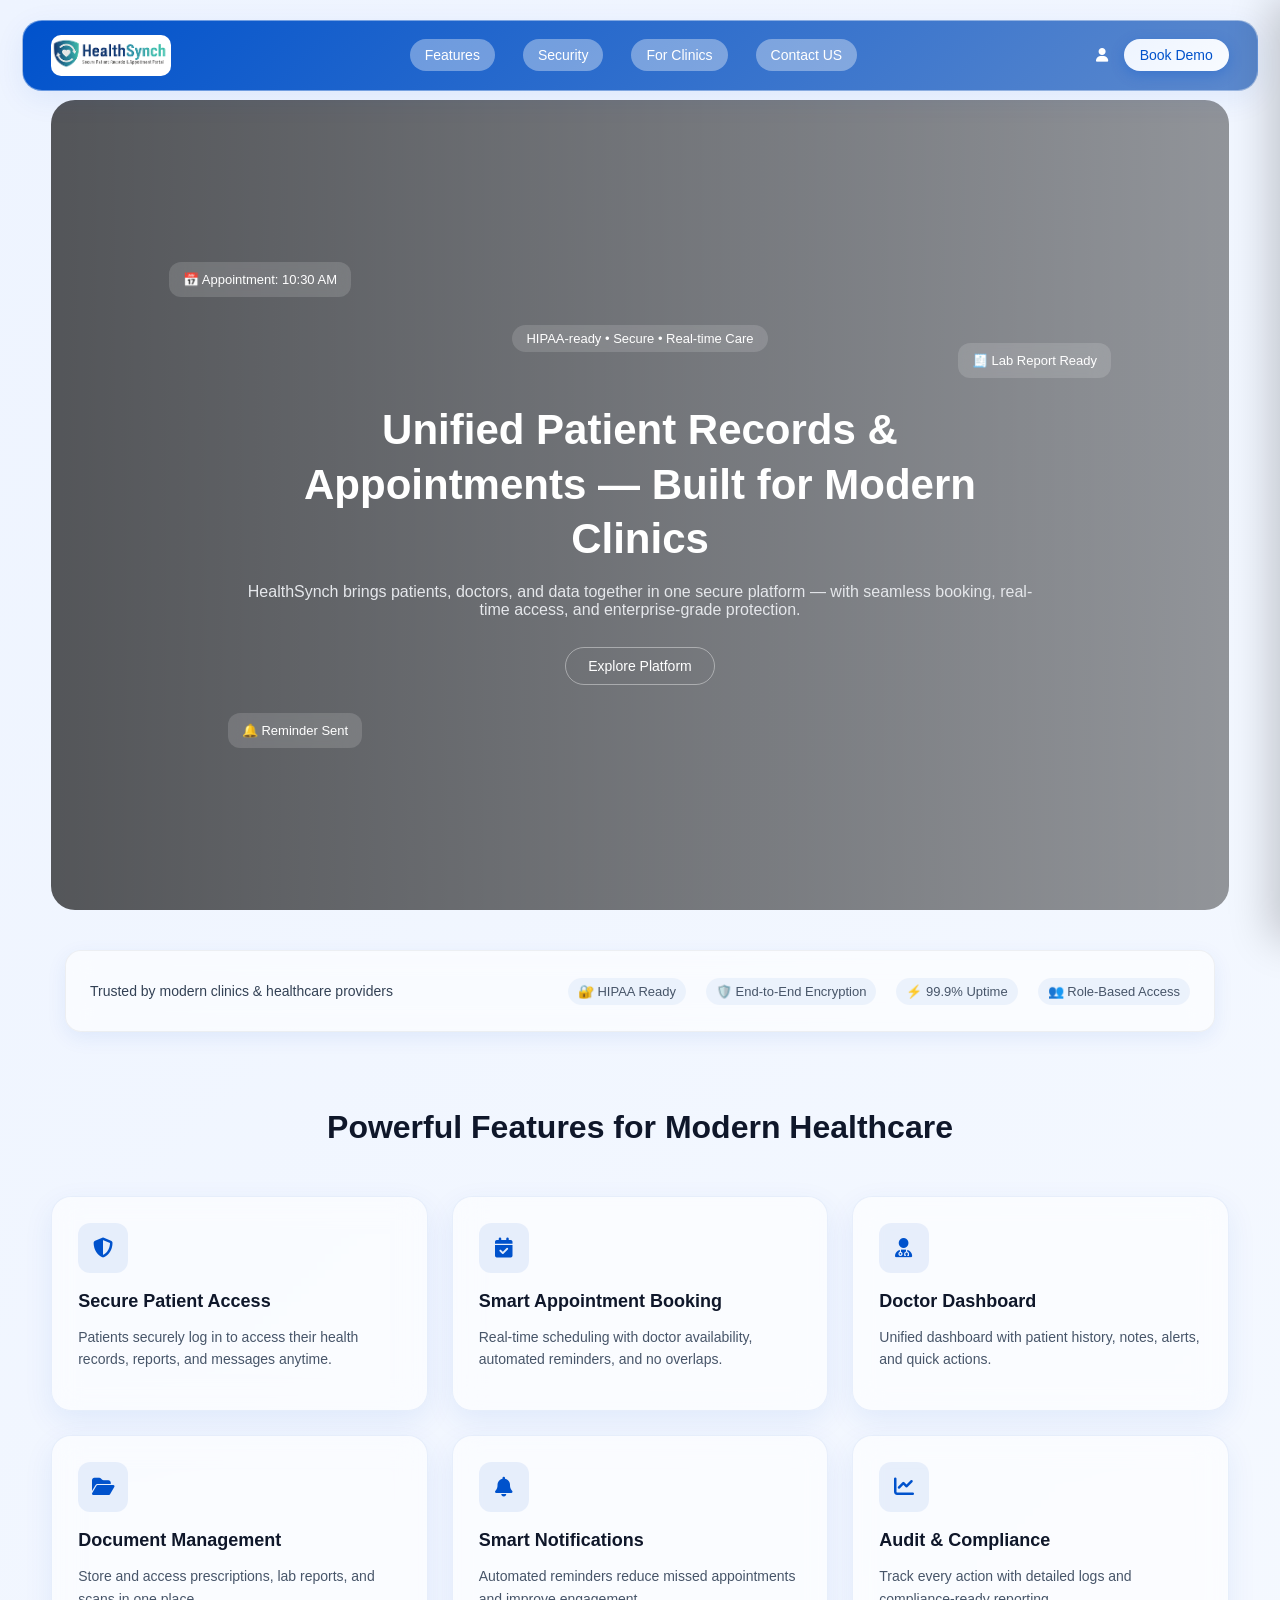
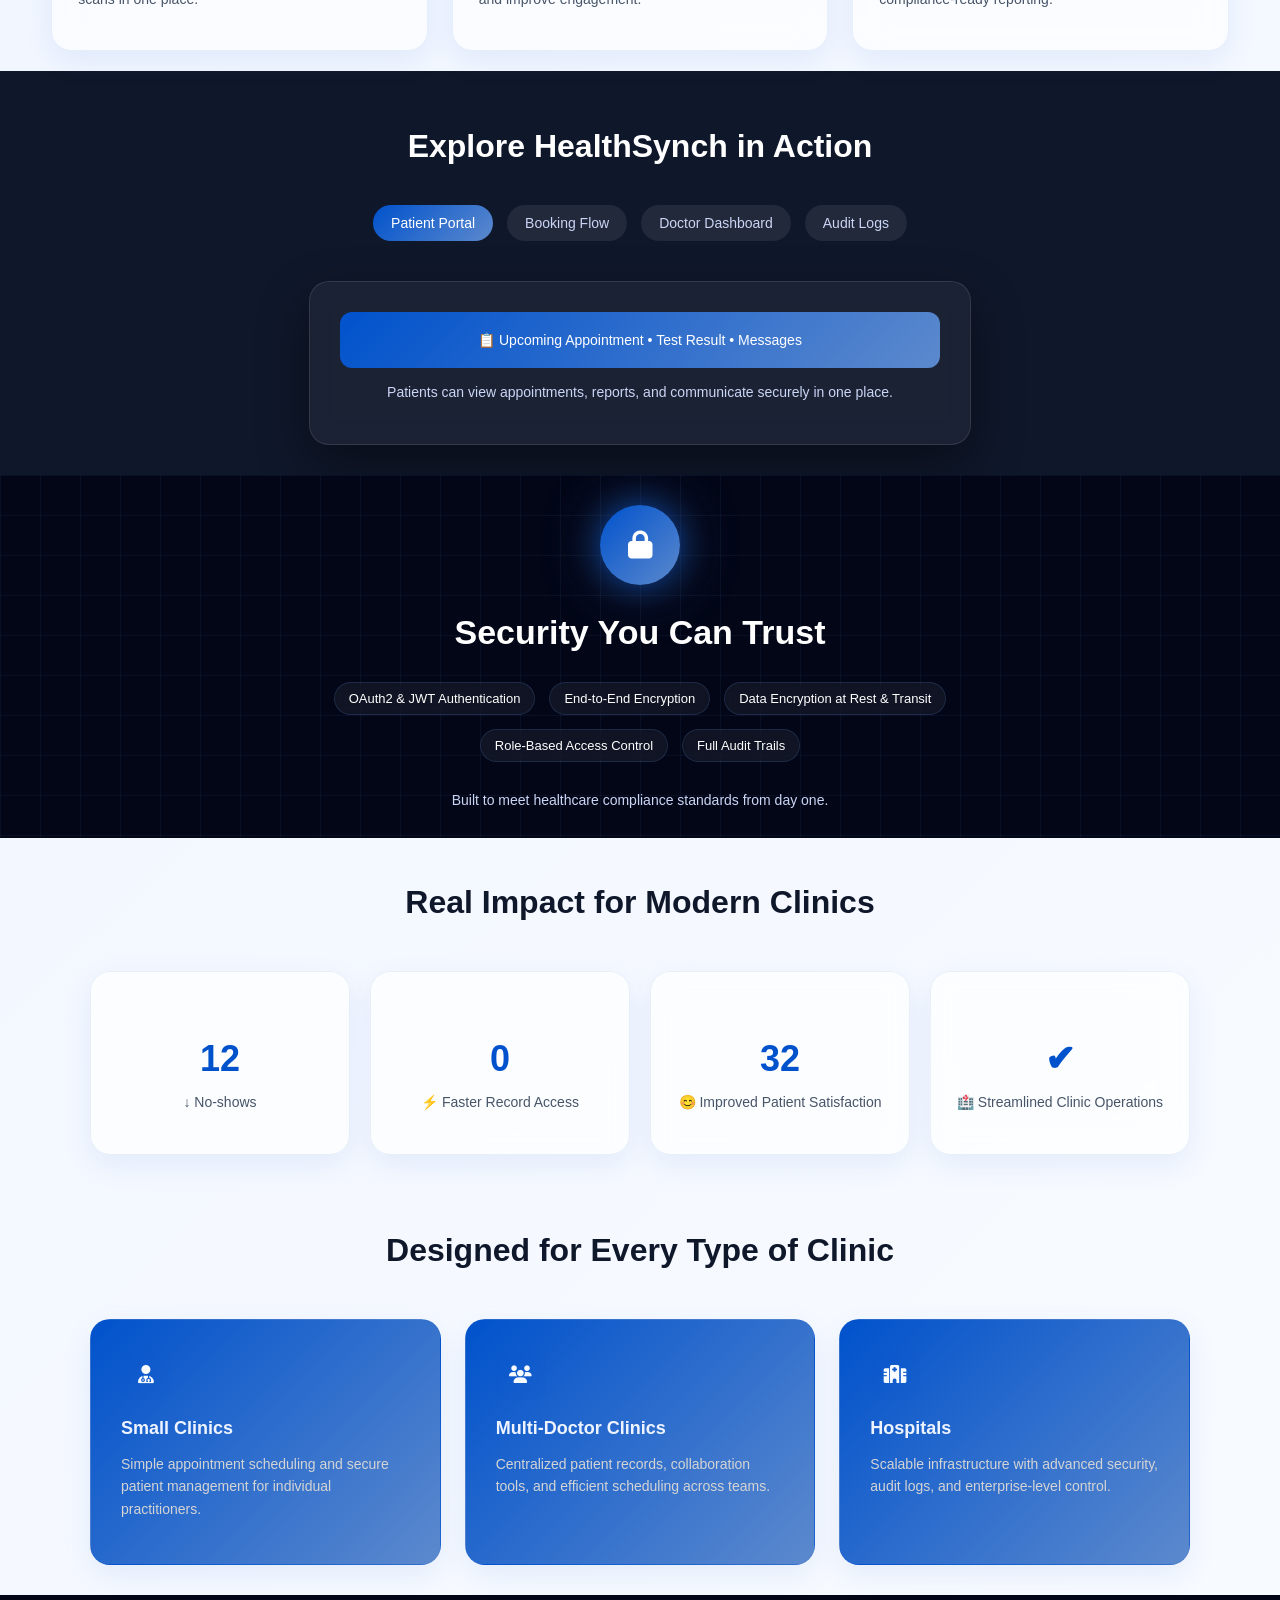
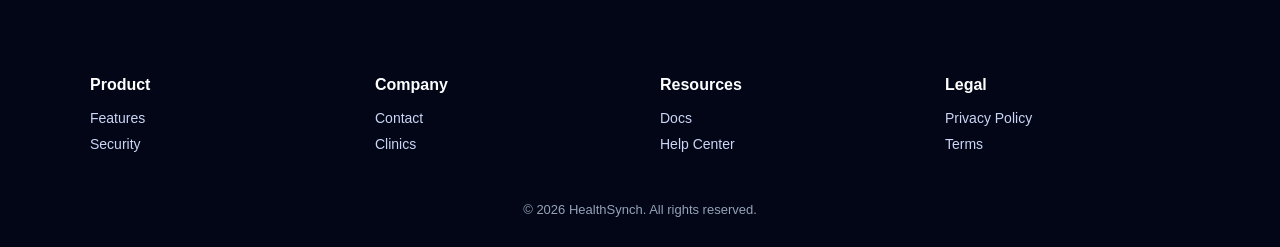
==== index.html @ b86f3494 "health sync" ====
<!DOCTYPE html>
<html lang="en">

<head>
    <meta charset="UTF-8">
    <meta name="viewport" content="width=device-width, initial-scale=1.0">
    <title>HealthSynch</title>
    <link rel="stylesheet" href="style.css">
    <link rel="stylesheet" href="https://cdnjs.cloudflare.com/ajax/libs/font-awesome/6.5.0/css/all.min.css">
    <script src="https://cdnjs.cloudflare.com/ajax/libs/jquery/3.6.0/jquery.min.js"></script>
</head>

<body>
    <header class="header">
        <div class="nav-container">

            <!-- Logo -->
            <div class="logo"><a href="/"><img src="images/HealthSynch.png" alt=""></a></div>

            <!-- Nav Links -->
            <nav class="nav-links" id="navLinks">
                <a href="#features">Features</a>
                <a href="#security">Security</a>
                <a href="#clinics">For Clinics</a>
                <a href="contact.html">Contact US</a>
            </nav>

            <!-- Right Actions -->
            <div class="nav-actions">
                <a href="login.html" class="login"><i class="fa-solid fa-user"></i></a>
                <a href="javascript:void(0)" class="btn" id="openDemo">Book Demo</a>
            </div>

            <!-- Hamburger -->
            <div class="menu-toggle" id="menuToggle">
                <span></span>
                <span></span>
                <span></span>
            </div>

        </div>
    </header>
    <section class="hero">
        <div class="hero-overlay"></div>

        <!-- Floating UI Cards -->
        <div class="floating-card card-1">📅 Appointment: 10:30 AM</div>
        <div class="floating-card card-2">🧾 Lab Report Ready</div>
        <div class="floating-card card-3">🔔 Reminder Sent</div>

        <div class="hero-content">

            <span class="tagline">
                HIPAA-ready • Secure • Real-time Care
            </span>

            <h1>
                Unified Patient Records & Appointments — Built for Modern Clinics
            </h1>

            <p>
                HealthSynch brings patients, doctors, and data together in one secure platform —
                with seamless booking, real-time access, and enterprise-grade protection.
            </p>

            <div class="hero-actions">
                <a href="#" class="btn-secondary">Explore Platform</a>
            </div>

        </div>
    </section>
    <section class="trust-strip">
        <div class="trust-container">

            <p class="trust-text">
                Trusted by modern clinics & healthcare providers
            </p>

            <div class="trust-items">
                <span>🔐 HIPAA Ready</span>
                <span>🛡️ End-to-End Encryption</span>
                <span>⚡ 99.9% Uptime</span>
                <span>👥 Role-Based Access</span>
            </div>

        </div>
    </section>
    <section class="features" id="features">
        <div class="features-container">

            <h2>Powerful Features for Modern Healthcare</h2>

            <div class="features-grid">

                <div class="feature-card">
                    <div class="icon"><i class="fa-solid fa-shield-halved"></i></div>
                    <h3>Secure Patient Access</h3>
                    <p>Patients securely log in to access their health records, reports, and messages anytime.</p>
                </div>

                <div class="feature-card">
                    <div class="icon"><i class="fa-solid fa-calendar-check"></i></div>
                    <h3>Smart Appointment Booking</h3>
                    <p>Real-time scheduling with doctor availability, automated reminders, and no overlaps.</p>
                </div>

                <div class="feature-card">
                    <div class="icon"><i class="fa-solid fa-user-doctor"></i></div>
                    <h3>Doctor Dashboard</h3>
                    <p>Unified dashboard with patient history, notes, alerts, and quick actions.</p>
                </div>

                <div class="feature-card">
                    <div class="icon"><i class="fa-solid fa-folder-open"></i></div>
                    <h3>Document Management</h3>
                    <p>Store and access prescriptions, lab reports, and scans in one place.</p>
                </div>

                <div class="feature-card">
                    <div class="icon"><i class="fa-solid fa-bell"></i></div>
                    <h3>Smart Notifications</h3>
                    <p>Automated reminders reduce missed appointments and improve engagement.</p>
                </div>

                <div class="feature-card">
                    <div class="icon"><i class="fa-solid fa-chart-line"></i></div>
                    <h3>Audit & Compliance</h3>
                    <p>Track every action with detailed logs and compliance-ready reporting.</p>
                </div>

            </div>

        </div>
    </section>
    <section class="product-preview">
        <div class="preview-container">

            <h2>Explore HealthSynch in Action</h2>

            <!-- Tabs -->
            <div class="tabs">
                <button class="tab active" data-tab="portal">Patient Portal</button>
                <button class="tab" data-tab="booking">Booking Flow</button>
                <button class="tab" data-tab="dashboard">Doctor Dashboard</button>
                <button class="tab" data-tab="audit">Audit Logs</button>
            </div>

            <!-- Content -->
            <div class="tab-content active" id="portal">
                <div class="preview-card">
                    <div class="mock-ui">📋 Upcoming Appointment • Test Result • Messages</div>
                    <p>Patients can view appointments, reports, and communicate securely in one place.</p>
                </div>
            </div>

            <div class="tab-content" id="booking">
                <div class="preview-card">
                    <div class="mock-ui">📅 Calendar • Doctor List • Time Slots</div>
                    <p>Seamless appointment booking with real-time availability and smart scheduling.</p>
                </div>
            </div>

            <div class="tab-content" id="dashboard">
                <div class="preview-card">
                    <div class="mock-ui">🧑‍⚕️ Patient List • Alerts • Notes</div>
                    <p>Doctors manage patients, access history, and add notes from one unified dashboard.</p>
                </div>
            </div>

            <div class="tab-content" id="audit">
                <div class="preview-card">
                    <div class="mock-ui">📊 Logs • Filters • Export</div>
                    <p>Track every action with detailed logs for compliance and transparency.</p>
                </div>
            </div>

        </div>
    </section>
    <section class="security" id="security">
        <div class="security-container">

            <!-- Glow Icon -->
            <div class="lock-icon">
                <i class="fa-solid fa-lock"></i>
            </div>

            <!-- Heading -->
            <h2>Security You Can Trust</h2>

            <!-- Points -->
            <div class="security-points">
                <span>OAuth2 & JWT Authentication</span>
                <span>End-to-End Encryption</span>
                <span>Data Encryption at Rest & Transit</span>
                <span>Role-Based Access Control</span>
                <span>Full Audit Trails</span>
            </div>

            <!-- Highlight -->
            <p class="highlight">
                Built to meet healthcare compliance standards from day one.
            </p>

        </div>
    </section>
    <section class="impact">
        <div class="impact-container">

            <h2>Real Impact for Modern Clinics</h2>

            <div class="impact-grid">

                <div class="impact-card">
                    <h3 data-target="40">0</h3>
                    <p>↓ No-shows</p>
                </div>

                <div class="impact-card">
                    <h3 data-target="2">0</h3>
                    <p>⚡ Faster Record Access</p>
                </div>

                <div class="impact-card">
                    <h3 data-target="100">0</h3>
                    <p>😊 Improved Patient Satisfaction</p>
                </div>

                <div class="impact-card">
                    <h3>✔</h3>
                    <p>🏥 Streamlined Clinic Operations</p>
                </div>

            </div>

        </div>
    </section>
    <section class="clinics" id="clinics">
        <div class="clinics-container">

            <h2>Designed for Every Type of Clinic</h2>

            <div class="clinics-grid">

                <!-- Small Clinics -->
                <div class="clinic-card">
                    <div class="icon"><i class="fa-solid fa-user-doctor"></i></div>
                    <h3>Small Clinics</h3>
                    <p>Simple appointment scheduling and secure patient management for individual practitioners.</p>
                </div>

                <!-- Multi Doctor -->
                <div class="clinic-card">
                    <div class="icon"><i class="fa-solid fa-users"></i></div>
                    <h3>Multi-Doctor Clinics</h3>
                    <p>Centralized patient records, collaboration tools, and efficient scheduling across teams.</p>
                </div>

                <!-- Hospitals -->
                <div class="clinic-card">
                    <div class="icon"><i class="fa-solid fa-hospital"></i></div>
                    <h3>Hospitals</h3>
                    <p>Scalable infrastructure with advanced security, audit logs, and enterprise-level control.</p>
                </div>

            </div>

        </div>
    </section>
    <footer class="footer">
        <div class="footer-container">

            <!-- Column 1 -->
            <div class="footer-col">
                <h4>Product</h4>
                <a href="#features">Features</a>
                <a href="#security">Security</a>
            </div>

            <!-- Column 2 -->
            <div class="footer-col">
                <h4>Company</h4>
                <a href="contact.html">Contact</a>
                <a href="#clinics">Clinics</a>
            </div>

            <!-- Column 3 -->
            <div class="footer-col">
                <h4>Resources</h4>
                <a href="contact.html">Docs</a>
                <a href="contact.html">Help Center</a>
            </div>

            <!-- Column 4 -->
            <div class="footer-col">
                <h4>Legal</h4>
                <a href="contact.html">Privacy Policy</a>
                <a href="contact.html">Terms</a>
            </div>

        </div>

        <!-- Bottom -->
        <div class="footer-bottom">
            © 2026 HealthSynch. All rights reserved.
        </div>
    </footer>

    <div class="demo-overlay" id="demoOverlay"></div>

    <!-- Side Popup -->
    <div class="demo-popup" id="demoPopup">

        <!-- Header -->
        <div class="popup-header">
            <h3>Book a Demo</h3>
            <span id="closeDemo">&times;</span>
        </div>

        <!-- Form -->
        <form class="demo-form" id="demoForm">
            <input type="text" placeholder="Full Name" required>
            <input type="email" placeholder="Email Address" required>
            <input type="text" placeholder="Clinic Name">

            <select>
                <option>Select Clinic Size</option>
                <option>Small Clinic</option>
                <option>Multi-doctor Clinic</option>
                <option>Hospital</option>
            </select>

            <textarea placeholder="Your Message"></textarea>

            <button type="submit">Request Demo</button>

            <div class="success-message" id="successMsg">
                ✅ request submitted successfully!
            </div>
        </form>

    </div>
    <script>
        const toggle = document.getElementById("menuToggle");
        const nav = document.getElementById("navLinks");

        toggle.addEventListener("click", () => {
            nav.classList.toggle("active");
            // overlay.classList.add("active");
        });
        document.querySelectorAll('a[href^="#"]').forEach(anchor => {
            anchor.addEventListener("click", function (e) {
                e.preventDefault();

                const target = document.querySelector(this.getAttribute("href"));
                const offset = 100; // header height

                const bodyRect = document.body.getBoundingClientRect().top;
                const elementRect = target.getBoundingClientRect().top;
                const elementPosition = elementRect - bodyRect;
                const offsetPosition = elementPosition - offset;

                window.scrollTo({
                    top: offsetPosition,
                    behavior: "smooth"
                });
            });
        });

        const tabs = document.querySelectorAll(".tab");
        const contents = document.querySelectorAll(".tab-content");

        tabs.forEach(tab => {
            tab.addEventListener("click", () => {

                tabs.forEach(t => t.classList.remove("active"));
                contents.forEach(c => c.classList.remove("active"));

                tab.classList.add("active");
                document.getElementById(tab.dataset.tab).classList.add("active");
            });
        });

        const counters = document.querySelectorAll(".impact-card h3[data-target]");

        const animateCount = (el) => {
            const target = +el.getAttribute("data-target");
            let count = 0;
            const speed = target / 50;

            const update = () => {
                count += speed;
                if (count < target) {
                    el.innerText = Math.floor(count);
                    requestAnimationFrame(update);
                } else {
                    el.innerText = target;
                }
            };

            update();
        };

        const observer = new IntersectionObserver(entries => {
            entries.forEach(entry => {
                if (entry.isIntersecting) {
                    animateCount(entry.target);
                    observer.unobserve(entry.target);
                }
            });
        });

        counters.forEach(counter => observer.observe(counter));

        const openBtn = document.getElementById("openDemo");
        const closeBtn = document.getElementById("closeDemo");
        const popup = document.getElementById("demoPopup");
        const overlay = document.getElementById("demoOverlay");

        openBtn.addEventListener("click", (e) => {
            e.preventDefault();
            popup.classList.add("active");
            overlay.classList.add("active");
        });

        const closePopup = () => {
            popup.classList.remove("active");
            overlay.classList.remove("active");
        };

        closeBtn.addEventListener("click", closePopup);
        overlay.addEventListener("click", closePopup);

        const form = document.getElementById("demoForm");
        const successMsg = document.getElementById("successMsg");

        form.addEventListener("submit", function (e) {
            // alert('jsduhucid')
            e.preventDefault();

            // Show success message
            successMsg.classList.add("active");

            // Reset form
            form.reset();

            // Optional: auto close popup after 2 sec
            setTimeout(() => {
                successMsg.classList.remove("active");
                document.getElementById("demoPopup").classList.remove("active");
                document.getElementById("demoOverlay").classList.remove("active");
            }, 5000);
        });
    </script>
</body>

</html>
---- style.css ----
:root {
    --primary: #0052CC;
    --secondary: #5C89CD;
}

/* RESET */
body {
    margin: 0;
    font-family: 'Inter', sans-serif;
    background: linear-gradient(135deg, #eef4ff, #f8fbff);

}

/* HEADER */
.header {
    position: fixed;
    top: 20px;
    width: 100%;
    display: flex;
    justify-content: center;
    z-index: 10;

}

/* GLASS CONTAINER */
.nav-container {
    width: 92%;
    max-width: 1200px;
    padding: 14px 28px;
    display: flex;
    align-items: center;
    justify-content: space-between;
    border-radius: 20px;
    /* background: rgba(255, 255, 255, 0.6); */
    background: linear-gradient(135deg, var(--primary), var(--secondary));
    backdrop-filter: blur(14px);
    -webkit-backdrop-filter: blur(14px);
    border: 1px solid rgba(255, 255, 255, 0.4);
    box-shadow: 0 8px 30px rgba(0, 82, 204, 0.08);
}

/* LOGO */
.nav-container .logo {
    font-size: 20px;
    font-weight: 600;
    background: #ffffff;
    border-radius: 10px;
    /* color: var(--primary); */
    /* width: 200px; */
}

.logo img {
    width: 120px;
}

/* NAV LINKS */
.nav-links {
    display: flex;
    gap: 28px;
}

.nav-links a {
    text-decoration: none;
    color: #ffffff;
    font-size: 14px;
    position: relative;
    transition: 0.3s;
    background: #ffffff5b;

    padding: 8px 15px;
    border-radius: 20px;
}

/* Hover underline animation */
.nav-links a:hover {
    background: var(--primary);
    color: #ffffff;
}


/* RIGHT SIDE */
.nav-actions {
    display: flex;
    align-items: center;
    gap: 16px;
}

.login {
    text-decoration: none;
    color: #ffffff;
    font-size: 14px;
}

/* BUTTON */
.nav-actions .btn {
    padding: 8px 16px;
    border-radius: 999px;
    text-decoration: none;
    font-size: 14px;
    color: var(--primary);
    background: linear-gradient(135deg, #eef4ff, #f8fbff);
    box-shadow: 0 4px 14px rgba(0, 82, 204, 0.3);

    transition: 0.3s;
}

.btn:hover {
    transform: translateY(-2px);
    box-shadow: 0 6px 18px rgba(0, 82, 204, 0.4);
}

/* HAMBURGER */
.menu-toggle {
    display: none;
    flex-direction: column;
    gap: 5px;
    cursor: pointer;
}

.menu-toggle span {
    width: 22px;
    height: 2px;
    background: var(--primary);
    transition: 0.3s;
}

/* ================= RESPONSIVE ================= */

@media (max-width: 900px) {

    .nav-links {
        position: absolute;
        top: 80px;
        left: 50%;
        transform: translateX(-50%) scale(0.95);
        width: 90%;

        flex-direction: column;
        align-items: center;
        gap: 20px;

        padding: 20px;

        border-radius: 16px;
        background: var(--secondary);
        backdrop-filter: blur(12px);

        opacity: 0;
        pointer-events: none;
        transition: 0.3s;
    }

    .nav-links.active {
        opacity: 1;
        transform: translateX(-50%) scale(1);
        pointer-events: auto;
    }

    .nav-actions {
        display: none;
    }

    .menu-toggle {
        display: flex;
    }
}

.hero {
    position: relative;
    height: 90vh;
    margin: 100px auto 40px;
    width: 92%;
    max-width: 1300px;
    border-radius: 24px;
    overflow: hidden;
    background: url("https://images.unsplash.com/photo-1581595219315-a187dd40c322?q=80&w=1600") center/cover no-repeat;
    display: flex;
    align-items: center;
    justify-content: center;
}

/* DARK OVERLAY */
.hero-overlay {
    position: absolute;
    inset: 0;
    background: linear-gradient(to right,
            rgba(0, 0, 0, 0.65),
            rgba(0, 0, 0, 0.4));
}

/* CONTENT */
.hero-content {
    position: relative;
    text-align: center;
    color: white;
    max-width: 800px;
    padding: 20px;
}

/* TAGLINE */
.tagline {
    display: inline-block;
    margin-bottom: 16px;
    padding: 6px 14px;
    border-radius: 999px;
    font-size: 13px;

    background: rgba(255, 255, 255, 0.15);
    backdrop-filter: blur(8px);
}

/* HEADING */
.hero h1 {
    font-size: 42px;
    font-weight: 700;
    line-height: 1.3;
    margin-bottom: 16px;
}

/* TEXT */
.hero p {
    font-size: 16px;
    color: #e5e7eb;
    margin-bottom: 28px;
}

/* BUTTONS */
.hero-actions {
    display: flex;
    justify-content: center;
    gap: 14px;
}

.btn-primary {
    padding: 10px 22px;
    border-radius: 999px;
    background: linear-gradient(135deg, var(--primary), var(--secondary));
    color: white;
    text-decoration: none;
    font-size: 14px;
    transition: 0.3s;
}

.btn-primary:hover {
    transform: translateY(-2px);
}

.btn-secondary {
    padding: 10px 22px;
    border-radius: 999px;
    border: 1px solid rgba(255, 255, 255, 0.4);
    color: white;
    text-decoration: none;
    font-size: 14px;
}

/* FLOATING CARDS */
.floating-card {
    position: absolute;
    padding: 10px 14px;
    border-radius: 12px;
    font-size: 13px;
    color: white;

    background: rgba(255, 255, 255, 0.15);
    backdrop-filter: blur(10px);

    animation: float 6s ease-in-out infinite;
}

.card-1 {
    top: 20%;
    left: 10%;
}

.card-2 {
    top: 30%;
    right: 10%;
    animation-delay: 2s;
}

.card-3 {
    bottom: 20%;
    left: 15%;
    animation-delay: 4s;
}

@keyframes float {

    0%,
    100% {
        transform: translateY(0);
    }

    50% {
        transform: translateY(-12px);
    }
}

/* CONTACT STRIP */
.contact-strip {
    width: 92%;
    max-width: 1300px;
    margin: auto;
    margin-top: 20px;

    padding: 18px 24px;
    border-radius: 16px;

    display: flex;
    justify-content: space-between;
    align-items: center;

    background: linear-gradient(135deg, var(--primary), var(--secondary));
    color: white;
}

.contact-strip a {
    text-decoration: none;
    color: white;
    font-weight: 500;
    border-bottom: 1px solid white;
}

/* RESPONSIVE */
@media (max-width: 768px) {
    .hero {
        height: auto;
        padding: 80px 20px;
    }

    .hero h1 {
        font-size: 28px;
    }

    .hero-actions {
        flex-direction: column;
    }

    .floating-card {
        display: none;
    }

    .contact-strip {
        flex-direction: column;
        gap: 10px;
        text-align: center;
    }
}

/* TRUST STRIP */
.trust-strip {
    width: 100%;
    display: flex;
    justify-content: center;
    margin: 30px 0;
}

/* CONTAINER */
.trust-container {
    width: 92%;
    max-width: 1100px;
    padding: 18px 24px;

    border-radius: 16px;

    display: flex;
    align-items: center;
    justify-content: space-between;
    flex-wrap: wrap;

    background: rgba(255, 255, 255, 0.6);
    backdrop-filter: blur(12px);

    border: 1px solid rgba(0, 0, 0, 0.05);
    box-shadow: 0 6px 20px rgba(0, 82, 204, 0.08);
}

/* TEXT */
.trust-text {
    font-size: 14px;
    color: #334155;
    font-weight: 500;
}

/* ITEMS */
.trust-items {
    display: flex;
    gap: 20px;
    flex-wrap: wrap;
}

.trust-items span {
    font-size: 13px;
    color: #475569;
    display: flex;
    align-items: center;
    gap: 6px;

    padding: 6px 10px;
    border-radius: 999px;

    background: rgba(0, 82, 204, 0.06);
}

/* RESPONSIVE */
@media (max-width: 768px) {
    .trust-container {
        flex-direction: column;
        gap: 12px;
        text-align: center;
    }

    .trust-items {
        justify-content: center;
    }
}

/* SECTION */
.features {
    padding: 20px 0;
    display: flex;
    justify-content: center;
}

/* CONTAINER */
.features-container {
    width: 92%;
    max-width: 1200px;
    text-align: center;
}

/* HEADING */
.features h2 {
    font-size: 32px;
    margin-bottom: 50px;
    color: #0f172a;
}

/* GRID */
.features-grid {
    display: grid;
    grid-template-columns: repeat(3, 1fr);
    gap: 24px;
}

/* CARD */
.feature-card {
    padding: 26px;
    border-radius: 20px;
    text-align: left;

    background: rgba(255, 255, 255, 0.6);
    backdrop-filter: blur(14px);

    border: 1px solid rgba(0, 82, 204, 0.08);
    box-shadow: 0 10px 30px rgba(0, 82, 204, 0.08);

    transition: all 0.35s ease;
    position: relative;
    overflow: hidden;
}

/* ICON */
.feature-card .icon {
    font-size: 24px;
    margin-bottom: 14px;
}

/* TITLE */
.feature-card h3 {
    font-size: 18px;
    margin-bottom: 10px;
    color: #0f172a;
}

/* TEXT */
.feature-card p {
    font-size: 14px;
    color: #475569;
    line-height: 1.6;
}

/* HOVER EFFECT */
.feature-card:hover {
    transform: translateY(-8px) scale(1.02);
    box-shadow: 0 20px 50px rgba(0, 82, 204, 0.15);
    border-color: rgba(0, 82, 204, 0.2);
}

/* SUBTLE GLOW */
.feature-card::before {
    content: "";
    position: absolute;
    inset: 0;
    background: linear-gradient(120deg, transparent, rgba(92, 137, 205, 0.15), transparent);
    opacity: 0;
    transition: 0.4s;
}

.feature-card:hover::before {
    opacity: 1;
}

/* RESPONSIVE */
@media (max-width: 992px) {
    .features-grid {
        grid-template-columns: repeat(2, 1fr);
    }
}

@media (max-width: 600px) {
    .features-grid {
        grid-template-columns: 1fr;
    }

    .features h2 {
        font-size: 24px;
    }
}

/* ICON STYLING */
.feature-card .icon {
    width: 50px;
    height: 50px;
    border-radius: 12px;

    display: flex;
    align-items: center;
    justify-content: center;

    font-size: 20px;
    color: #0052CC;

    background: rgba(0, 82, 204, 0.08);
    margin-bottom: 16px;

    transition: 0.3s;
}

/* HOVER EFFECT */
.feature-card:hover .icon {
    background: linear-gradient(135deg, #0052CC, #5C89CD);
    color: white;
    transform: scale(1.1);
}

/* SECTION */
.product-preview {
    padding: 30px 0;
    background: #0f172a;
    color: white;
    display: flex;
    justify-content: center;
}

/* CONTAINER */
.preview-container {
    width: 92%;
    max-width: 1100px;
    text-align: center;
}

/* HEADING */
.product-preview h2 {
    font-size: 32px;
    margin-bottom: 40px;
}

/* TABS */
.tabs {
    display: flex;
    justify-content: center;
    gap: 14px;
    margin-bottom: 40px;
    flex-wrap: wrap;
}

.tab {
    padding: 10px 18px;
    border-radius: 999px;
    border: none;
    cursor: pointer;

    background: rgba(255, 255, 255, 0.08);
    color: #cbd5f5;
    font-size: 14px;

    transition: 0.3s;
}

.tab.active {
    background: linear-gradient(135deg, #0052CC, #5C89CD);
    color: white;
}

/* CONTENT */
.tab-content {
    display: none;
}

.tab-content.active {
    display: block;
}

/* PREVIEW CARD */
.preview-card {
    margin: auto;
    max-width: 600px;
    padding: 30px;
    border-radius: 20px;

    background: rgba(255, 255, 255, 0.05);
    backdrop-filter: blur(12px);

    border: 1px solid rgba(255, 255, 255, 0.1);
    box-shadow: 0 20px 50px rgba(0, 0, 0, 0.4);
}

/* MOCK UI */
.mock-ui {
    padding: 20px;
    border-radius: 12px;
    margin-bottom: 16px;

    background: linear-gradient(135deg, #0052CC, #5C89CD);
    font-size: 14px;
}

/* TEXT */
.preview-card p {
    font-size: 14px;
    color: #cbd5f5;
}

/* RESPONSIVE */
@media (max-width: 600px) {
    .product-preview h2 {
        font-size: 24px;
    }
}

/* SECTION */
.security {
    position: relative;
    padding: 30px 20px;
    background: #020617;
    color: white;
    overflow: hidden;
    display: flex;
    justify-content: center;
}

/* ANIMATED GRID BACKGROUND */
.security::before {
    content: "";
    position: absolute;
    inset: 0;
    background-image: linear-gradient(rgba(92, 137, 205, 0.08) 1px, transparent 1px),
        linear-gradient(90deg, rgba(92, 137, 205, 0.08) 1px, transparent 1px);
    background-size: 40px 40px;
    animation: moveGrid 20s linear infinite;
}

@keyframes moveGrid {
    from {
        transform: translateY(0);
    }

    to {
        transform: translateY(40px);
    }
}

/* CONTAINER */
.security-container {
    position: relative;
    text-align: center;
    max-width: 800px;
    z-index: 2;
}

/* LOCK ICON */
.lock-icon {
    width: 80px;
    height: 80px;
    margin: 0 auto 20px;

    display: flex;
    align-items: center;
    justify-content: center;

    border-radius: 50%;

    font-size: 28px;
    color: white;

    background: linear-gradient(135deg, #0052CC, #5C89CD);

    box-shadow:
        0 0 30px rgba(0, 82, 204, 0.6),
        0 0 60px rgba(92, 137, 205, 0.4);
}

/* HEADING */
.security h2 {
    font-size: 34px;
    margin-bottom: 30px;
}

/* POINTS */
.security-points {
    display: flex;
    flex-wrap: wrap;
    justify-content: center;
    gap: 14px;
    margin-bottom: 30px;
}

.security-points span {
    padding: 8px 14px;
    border-radius: 999px;
    font-size: 13px;

    background: rgba(255, 255, 255, 0.06);
    border: 1px solid rgba(92, 137, 205, 0.2);

    backdrop-filter: blur(8px);
}

/* HIGHLIGHT TEXT */
.highlight {
    font-size: 14px;
    color: #cbd5f5;
    max-width: 500px;
    margin: auto;
}

/* RESPONSIVE */
@media (max-width: 600px) {
    .security h2 {
        font-size: 26px;
    }
}

/* SECTION */
.impact {
    padding: 20px 0;
    display: flex;
    justify-content: center;
}

/* CONTAINER */
.impact-container {
    width: 92%;
    max-width: 1100px;
    text-align: center;
}

/* HEADING */
.impact h2 {
    font-size: 32px;
    margin-bottom: 50px;
    color: #0f172a;
}

/* GRID */
.impact-grid {
    display: grid;
    grid-template-columns: repeat(4, 1fr);
    gap: 20px;
}

/* CARD */
.impact-card {
    padding: 30px 20px;
    border-radius: 20px;

    background: rgba(255, 255, 255, 0.7);
    backdrop-filter: blur(12px);

    border: 1px solid rgba(0, 82, 204, 0.08);
    box-shadow: 0 10px 30px rgba(0, 82, 204, 0.08);

    transition: 0.3s;
}

/* NUMBER */
.impact-card h3 {
    font-size: 36px;
    color: #0052CC;
    margin-bottom: 10px;
}

/* TEXT */
.impact-card p {
    font-size: 14px;
    color: #475569;
}

/* HOVER */
.impact-card:hover {
    transform: translateY(-6px);
    box-shadow: 0 20px 50px rgba(0, 82, 204, 0.15);
}

/* RESPONSIVE */
@media (max-width: 900px) {
    .impact-grid {
        grid-template-columns: repeat(2, 1fr);
    }
}

@media (max-width: 500px) {
    .impact-grid {
        grid-template-columns: 1fr;
    }
}

/* SECTION */
.clinics {
    padding: 30px 0;
    display: flex;
    justify-content: center;
}

/* CONTAINER */
.clinics-container {
    width: 92%;
    max-width: 1100px;
    text-align: center;
}

/* HEADING */
.clinics h2 {
    font-size: 32px;
    margin-bottom: 50px;
    color: #0f172a;
}

/* GRID */
.clinics-grid {
    display: grid;
    grid-template-columns: repeat(3, 1fr);
    gap: 24px;
}

/* CARD */
.clinic-card {
    padding: 30px;
    border-radius: 20px;
    text-align: left;
    background: linear-gradient(135deg, var(--primary), var(--secondary));
    backdrop-filter: blur(12px);
    border: 1px solid rgba(0, 82, 204, 0.08);
    box-shadow: 0 10px 30px rgba(0, 82, 204, 0.08);
    transition: 0.35s;
    position: relative;
    overflow: hidden;
}

/* ICON */
.clinic-card .icon {
    width: 50px;
    height: 50px;
    border-radius: 12px;

    display: flex;
    align-items: center;
    justify-content: center;

    font-size: 18px;
    color: #f8fbff;

    background: rgba(0, 82, 204, 0.08);
    margin-bottom: 16px;

    transition: 0.3s;
}

/* TITLE */
.clinic-card h3 {
    font-size: 18px;
    margin-bottom: 10px;
    color: #eef4ff;
}

/* TEXT */
.clinic-card p {
    font-size: 14px;
    color: #d4d4d4;
    line-height: 1.6;
}

/* HOVER */
.clinic-card:hover {
    transform: translateY(-8px) scale(1.02);
    box-shadow: 0 20px 50px rgba(0, 82, 204, 0.15);
}

/* ICON HOVER */
.clinic-card:hover .icon {
    background: linear-gradient(135deg, #0052CC, #5C89CD);
    color: white;
    transform: scale(1.1);
}

/* GLOW EFFECT */
.clinic-card::before {
    content: "";
    position: absolute;
    inset: 0;
    background: linear-gradient(120deg, transparent, rgba(92, 137, 205, 0.15), transparent);
    opacity: 0;
    transition: 0.4s;
}

.clinic-card:hover::before {
    opacity: 1;
}

/* RESPONSIVE */
@media (max-width: 900px) {
    .clinics-grid {
        grid-template-columns: repeat(2, 1fr);
    }
}

@media (max-width: 600px) {
    .clinics-grid {
        grid-template-columns: 1fr;
    }

    .clinics h2 {
        font-size: 24px;
    }
}

/* FOOTER */
.footer {
    background: #020617;
    color: #cbd5f5;
    padding: 60px 20px 30px;
}

/* CONTAINER */
.footer-container {
    max-width: 1100px;
    margin: auto;

    display: grid;
    grid-template-columns: repeat(4, 1fr);
    gap: 40px;
}

/* COLUMN */
.footer-col h4 {
    color: white;
    margin-bottom: 16px;
    font-size: 16px;
}

.footer-col a {
    display: block;
    text-decoration: none;
    color: #cbd5f5;
    font-size: 14px;
    margin-bottom: 10px;
    transition: 0.3s;
}

.footer-col a:hover {
    color: #5C89CD;
    transform: translateX(4px);
}

/* BOTTOM */
.footer-bottom {
    margin-top: 40px;
    text-align: center;
    font-size: 13px;
    color: #94a3b8;
}

/* RESPONSIVE */
@media (max-width: 900px) {
    .footer-container {
        grid-template-columns: repeat(2, 1fr);
    }
}

@media (max-width: 500px) {
    .footer-container {
        grid-template-columns: 1fr;
        text-align: center;
    }
}


/* OVERLAY */
.demo-overlay {
    position: fixed;
    inset: 0;
    background: rgba(0, 0, 0, 0.4);
    backdrop-filter: blur(4px);

    opacity: 0;
    visibility: hidden;
    transition: 0.3s;
    z-index: 999;
}

.demo-overlay.active {
    opacity: 1;
    visibility: visible;
}

/* POPUP */
.demo-popup {
    position: fixed;
    top: 0;
    right: -420px;
    width: 380px;
    height: 100vh;

    background: white;
    box-shadow: -10px 0 40px rgba(0, 0, 0, 0.2);

    padding: 20px;
    z-index: 1000;

    transition: 0.4s ease;
    display: flex;
    flex-direction: column;
}

.demo-popup.active {
    right: 0;
}

/* HEADER */
.popup-header {
    display: flex;
    justify-content: space-between;
    align-items: center;
    margin-bottom: 20px;
}

.popup-header h3 {
    margin: 0;
    color: #0f172a;
}

.popup-header span {
    font-size: 22px;
    cursor: pointer;
}

/* FORM */
.demo-form {
    display: flex;
    flex-direction: column;
    gap: 12px;
}

.demo-form input,
.demo-form select,
.demo-form textarea {
    padding: 10px;
    border-radius: 10px;
    border: 1px solid #e2e8f0;
    font-size: 14px;
}

.demo-form textarea {
    resize: none;
    height: 80px;
}

/* BUTTON */
.demo-form button {
    margin-top: 10px;
    padding: 10px;
    border: none;
    border-radius: 999px;
    color: white;

    background: linear-gradient(135deg, #0052CC, #5C89CD);
    cursor: pointer;
}

/* SUCCESS MESSAGE */
.success-message {
    display: none;
    margin-top: 10px;
    padding: 10px;
    border-radius: 10px;

    font-size: 13px;
    text-align: center;

    color: #065f46;
    background: #d1fae5;
    border: 1px solid #6ee7b7;
}

/* SHOW STATE */
.success-message.active {
    display: block;
    animation: fadeIn 0.4s ease;
}

@keyframes fadeIn {
    from {
        opacity: 0;
        transform: translateY(5px);
    }

    to {
        opacity: 1;
        transform: translateY(0);
    }
}


/* SECTION */
.contact {
    padding: 100px 20px;
    display: flex;
    justify-content: center;
}

/* CONTAINER */
.contact-container {
    width: 92%;
    max-width: 1100px;

    display: grid;
    grid-template-columns: 1fr 1fr;
    gap: 40px;

    padding: 40px;
    border-radius: 24px;

    background: rgba(255, 255, 255, 0.6);
    backdrop-filter: blur(14px);

    box-shadow: 0 20px 60px rgba(0, 82, 204, 0.08);
}

/* LEFT SIDE */
.contact-info h2 {
    font-size: 30px;
    margin-bottom: 12px;
    color: #0f172a;
}

.contact-info p {
    font-size: 14px;
    color: #475569;
    margin-bottom: 24px;
}

.info-item {
    display: flex;
    align-items: center;
    gap: 12px;
    margin-bottom: 16px;
    font-size: 14px;
    color: #334155;
}

.info-item i {
    width: 36px;
    height: 36px;
    border-radius: 10px;

    display: flex;
    align-items: center;
    justify-content: center;

    background: rgba(0, 82, 204, 0.1);
    color: #0052CC;
}

/* FORM */
.contact-form h3 {
    margin-bottom: 16px;
    color: #0f172a;
}

.contact-form form {
    display: flex;
    flex-direction: column;
    gap: 14px;
}

/* INPUT ROW */
.form-row {
    display: flex;
    gap: 12px;
}

.contact-form input,
.contact-form textarea {
    width: 100%;
    padding: 12px;
    border-radius: 10px;
    border: 1px solid #e2e8f0;
    font-size: 14px;
}

.contact-form textarea {
    height: 100px;
    resize: none;
}

/* BUTTON */
.contact-form button {
    padding: 12px;
    border: none;
    border-radius: 999px;
    color: white;

    background: linear-gradient(135deg, #0052CC, #5C89CD);
    cursor: pointer;
    transition: 0.3s;
}

.contact-form button:hover {
    transform: translateY(-2px);
}

/* RESPONSIVE */
@media (max-width: 900px) {
    .contact-container {
        grid-template-columns: 1fr;
    }

    .form-row {
        flex-direction: column;
    }
}
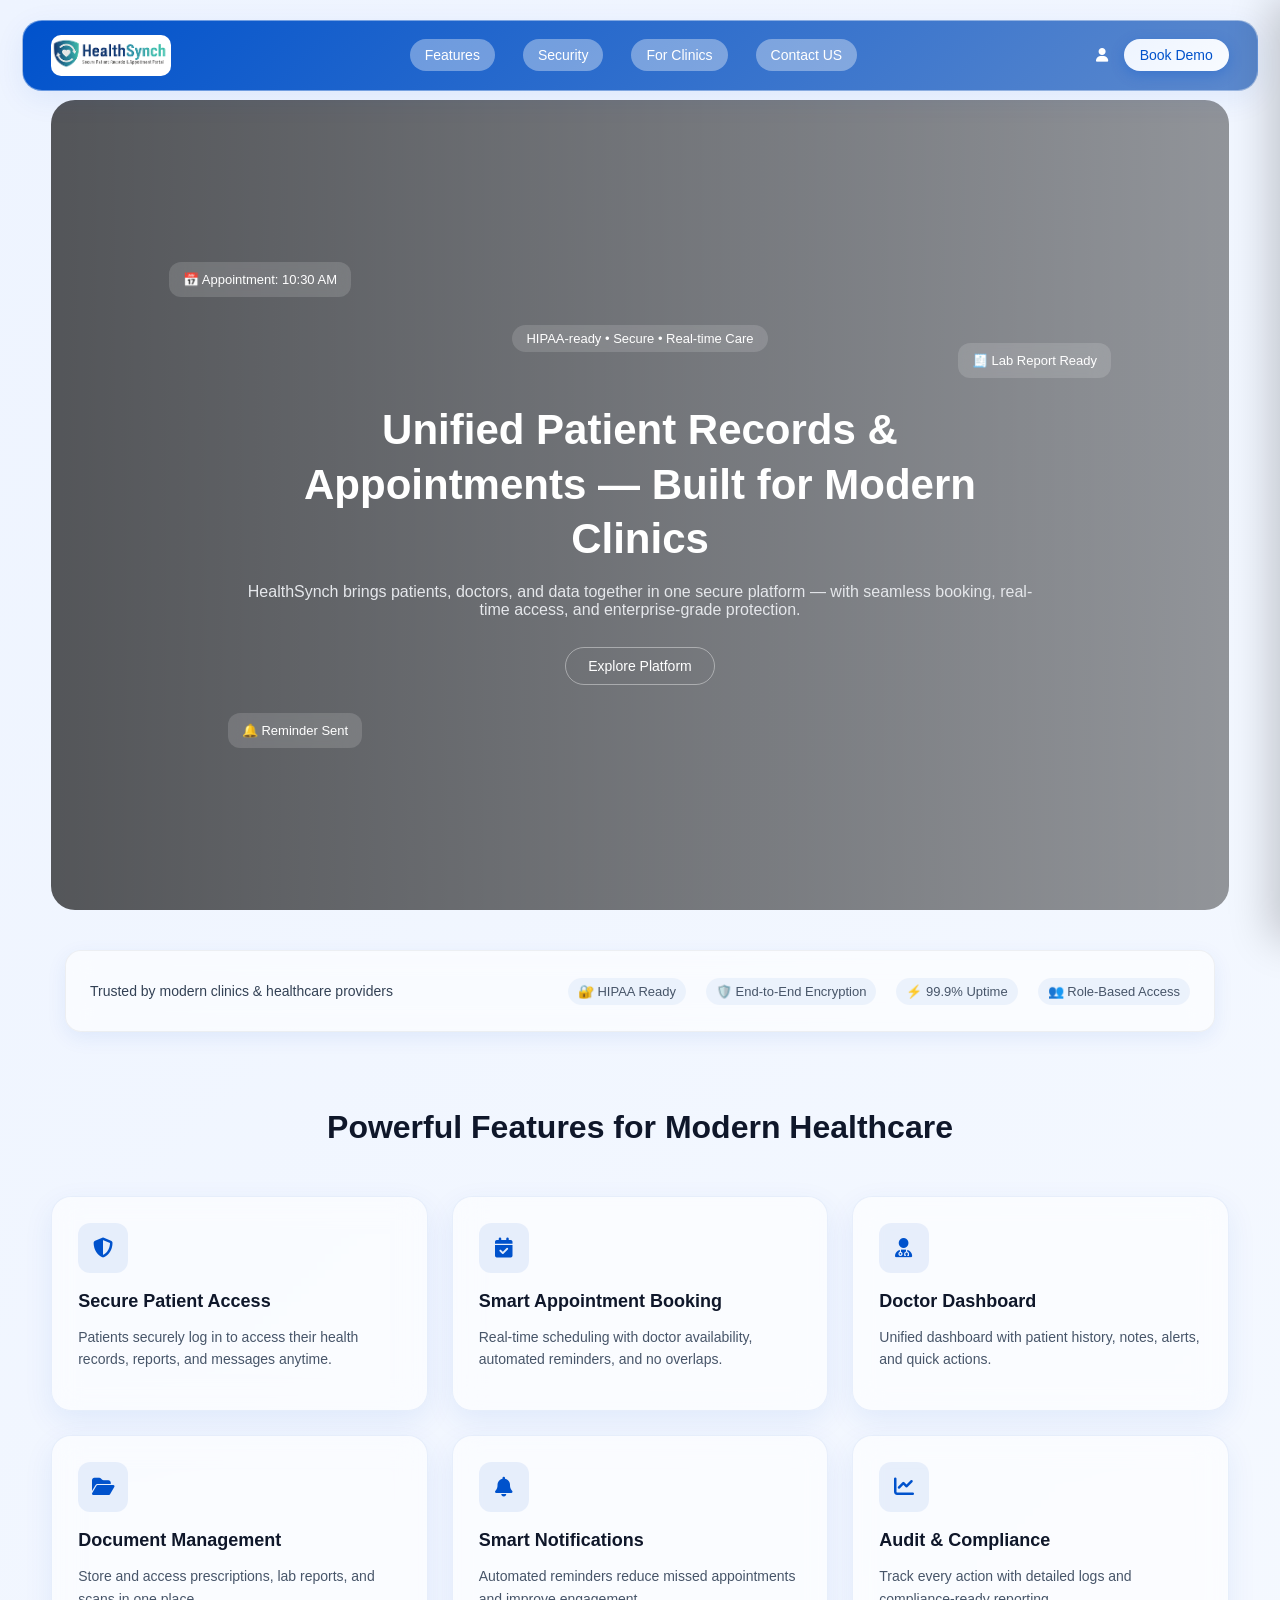
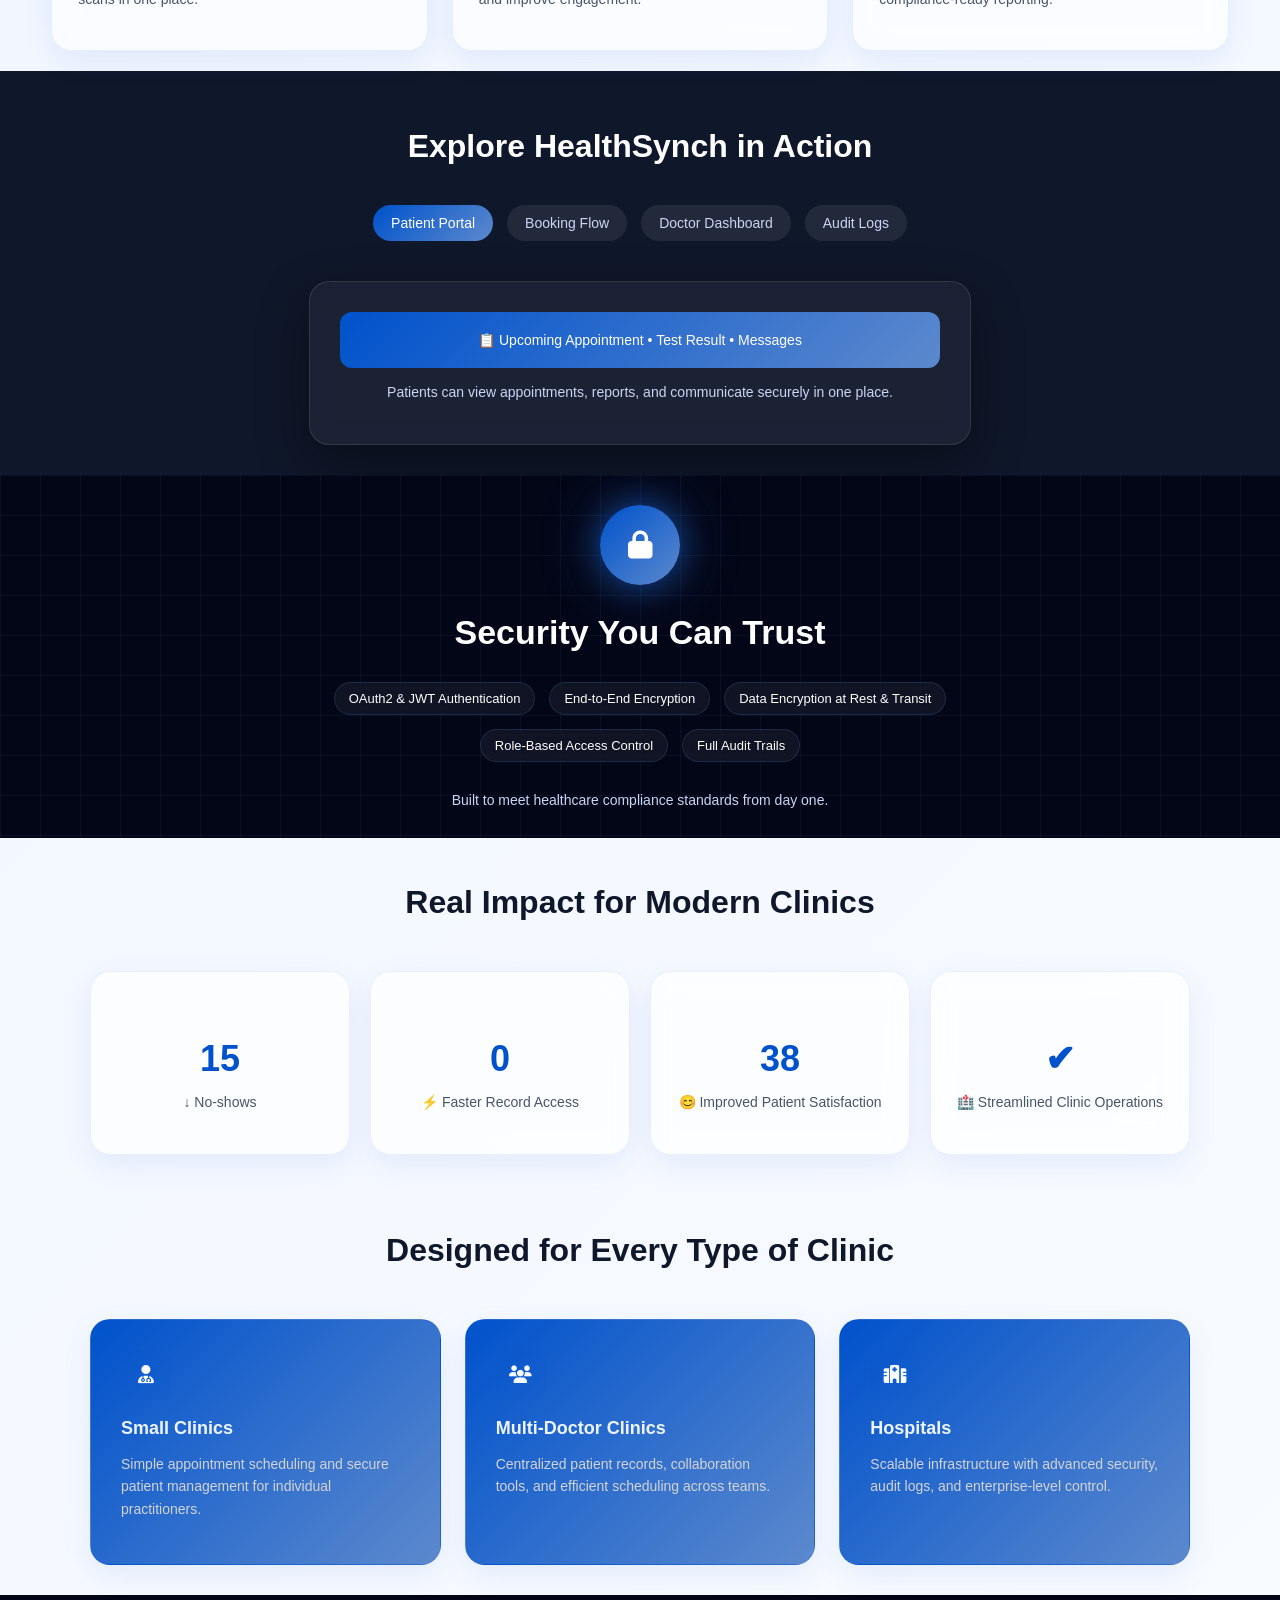
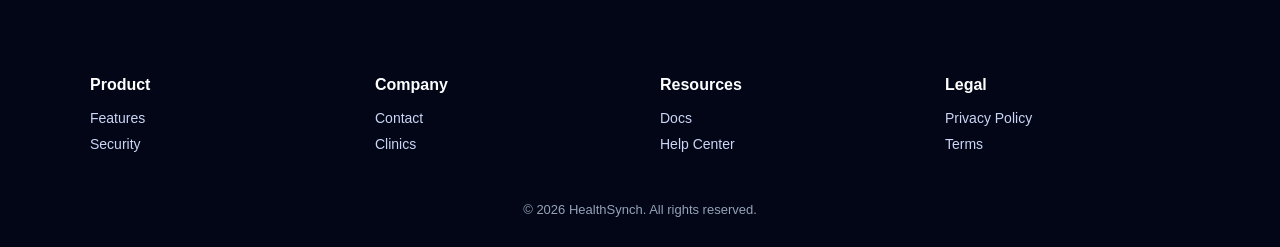
==== commit 9ff6377f: "links" ====
--- a/index.html
+++ b/index.html
@@ -345,7 +345,16 @@
 
         toggle.addEventListener("click", () => {
             nav.classList.toggle("active");
-            // overlay.classList.add("active");
+
+        });
+        const navLinksItems = document.querySelectorAll(".nav-links a");
+        const navlink = document.getElementById("navLinks");
+
+        // Close menu on link click
+        navLinksItems.forEach(link => {
+            link.addEventListener("click", () => {
+                navlink.classList.remove("active");
+            });
         });
         document.querySelectorAll('a[href^="#"]').forEach(anchor => {
             anchor.addEventListener("click", function (e) {
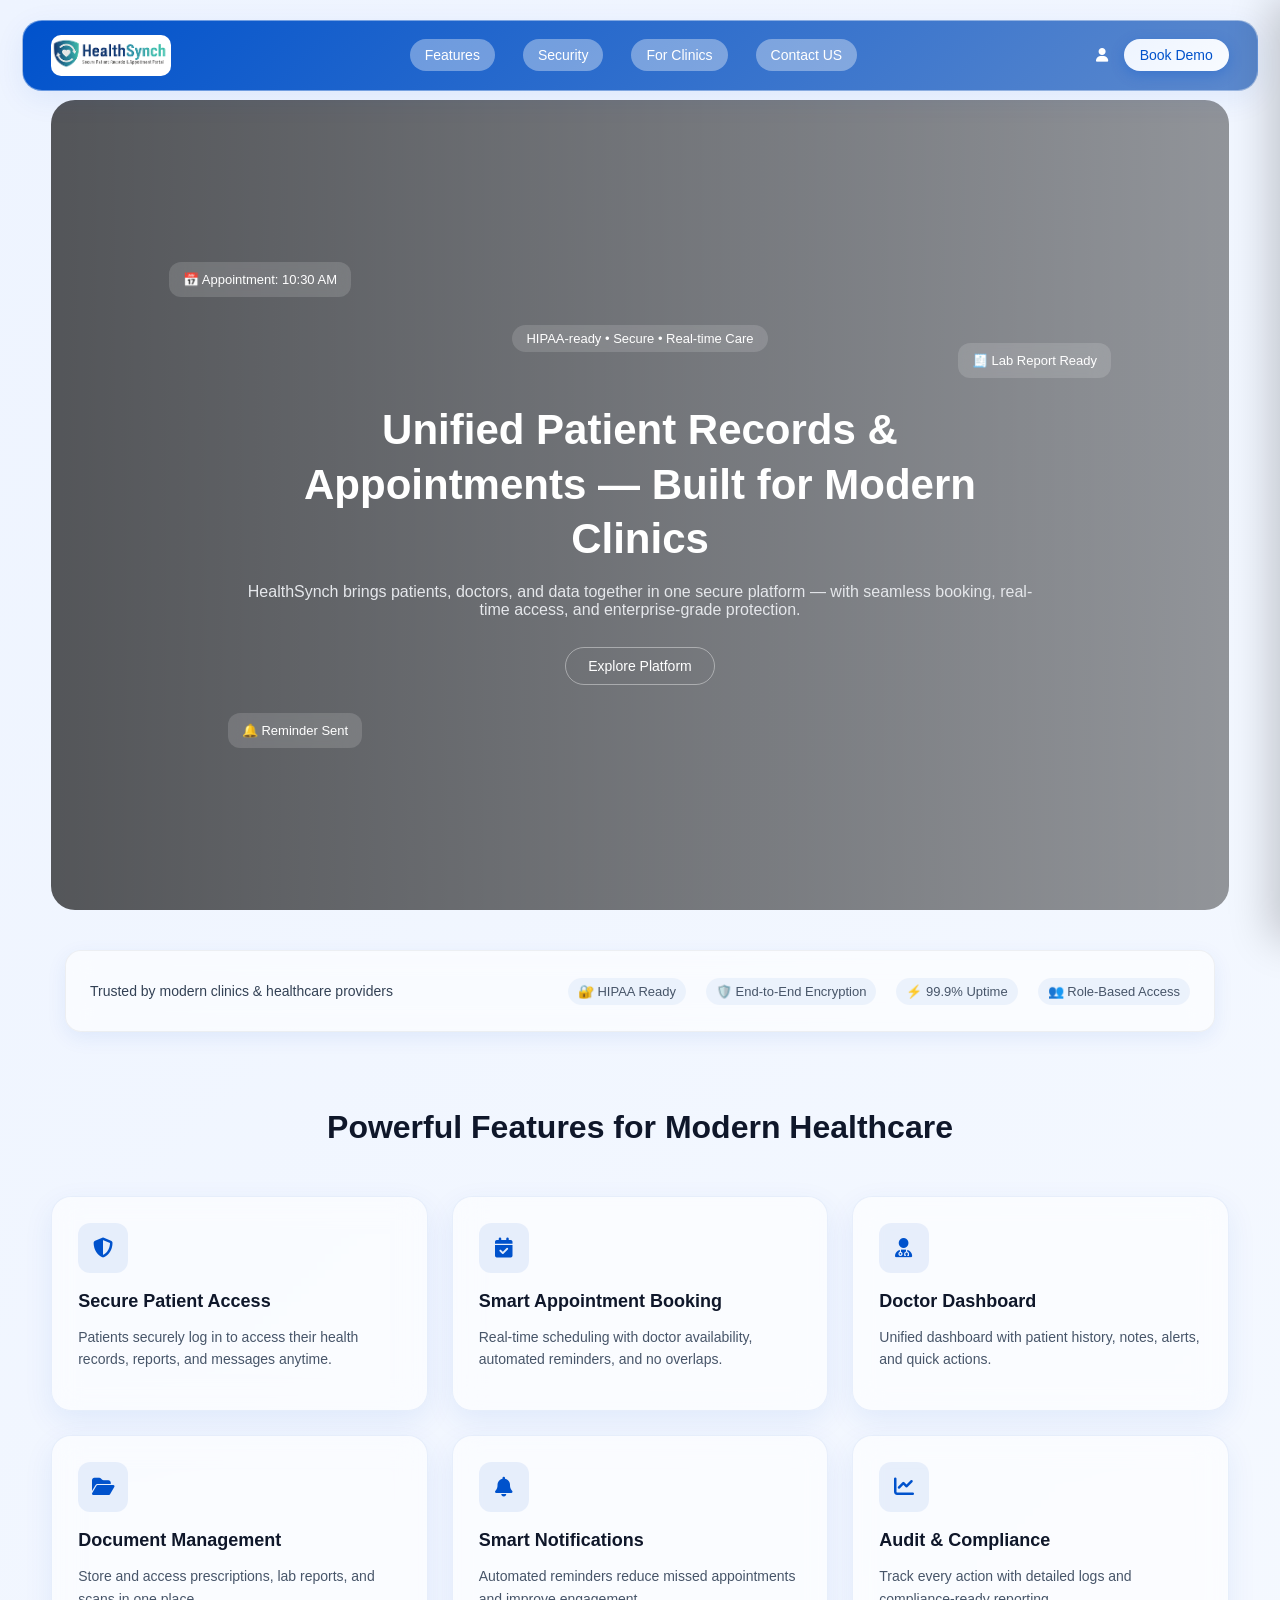
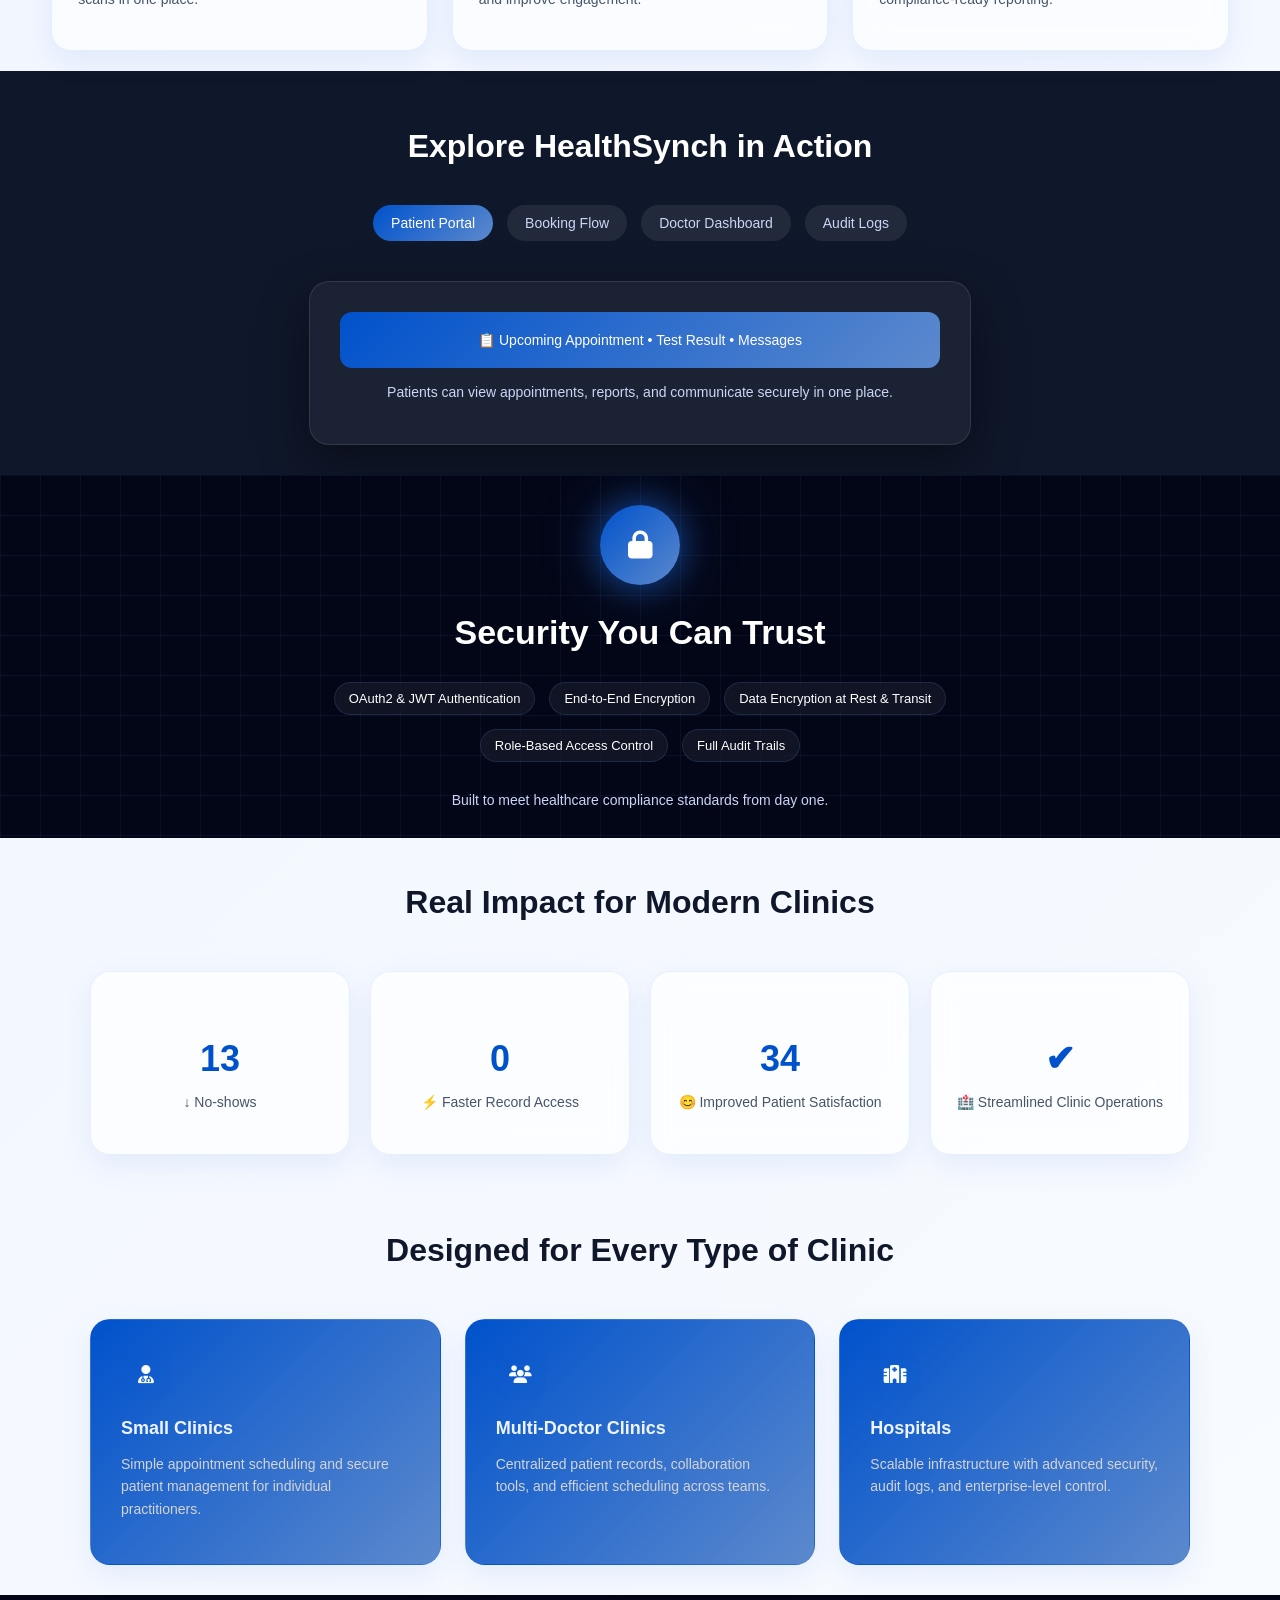
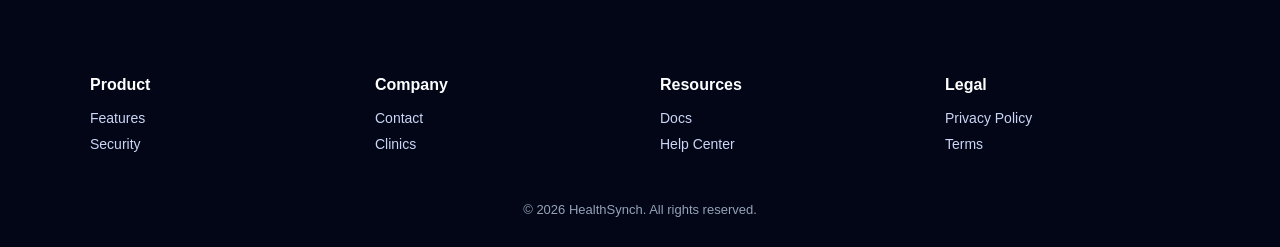
==== commit 638dd431: "changesheath" ====
--- a/index.html
+++ b/index.html
@@ -64,7 +64,7 @@
             </p>
 
             <div class="hero-actions">
-                <a href="#" class="btn-secondary">Explore Platform</a>
+                <a href="login.html" class="btn-secondary">Explore Platform</a>
             </div>
 
         </div>
@@ -353,7 +353,7 @@
         // Close menu on link click
         navLinksItems.forEach(link => {
             link.addEventListener("click", () => {
-                navlink.classList.remove("active");
+                nav.classList.remove("active");
             });
         });
         document.querySelectorAll('a[href^="#"]').forEach(anchor => {
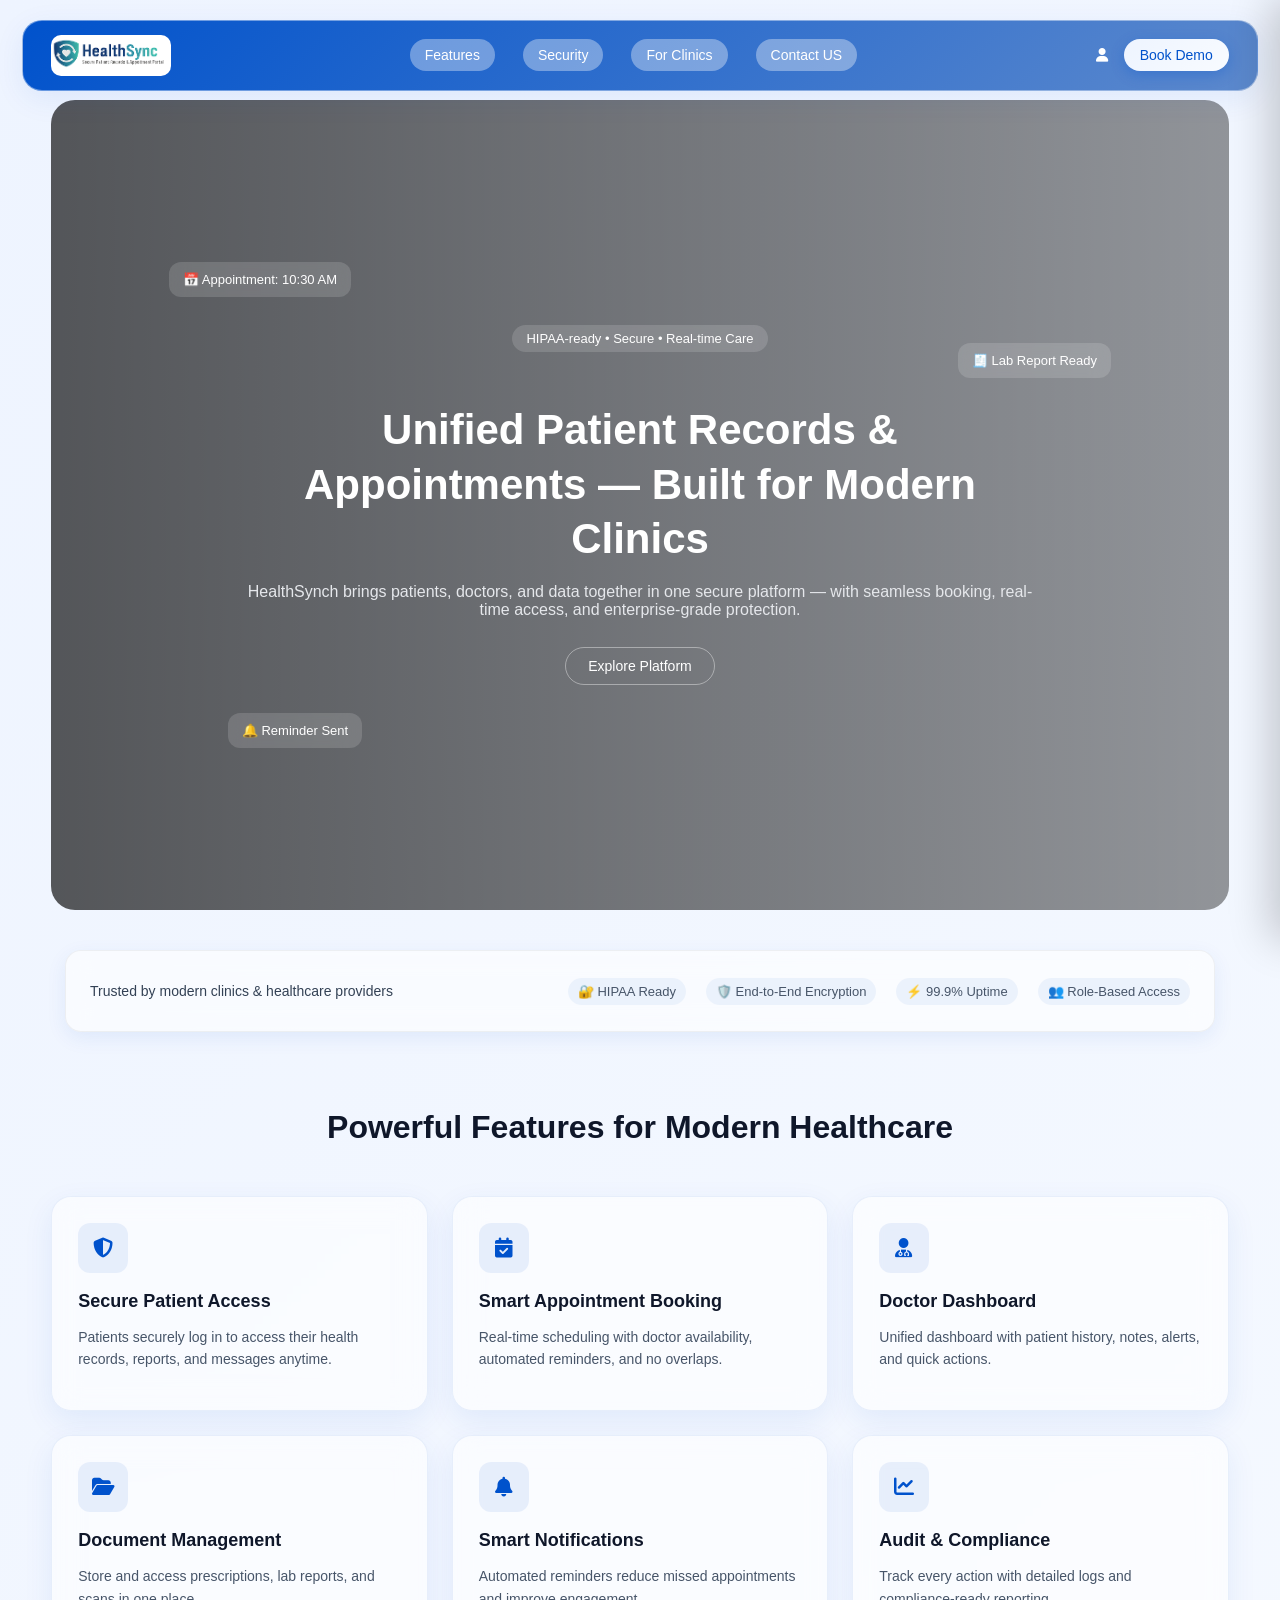
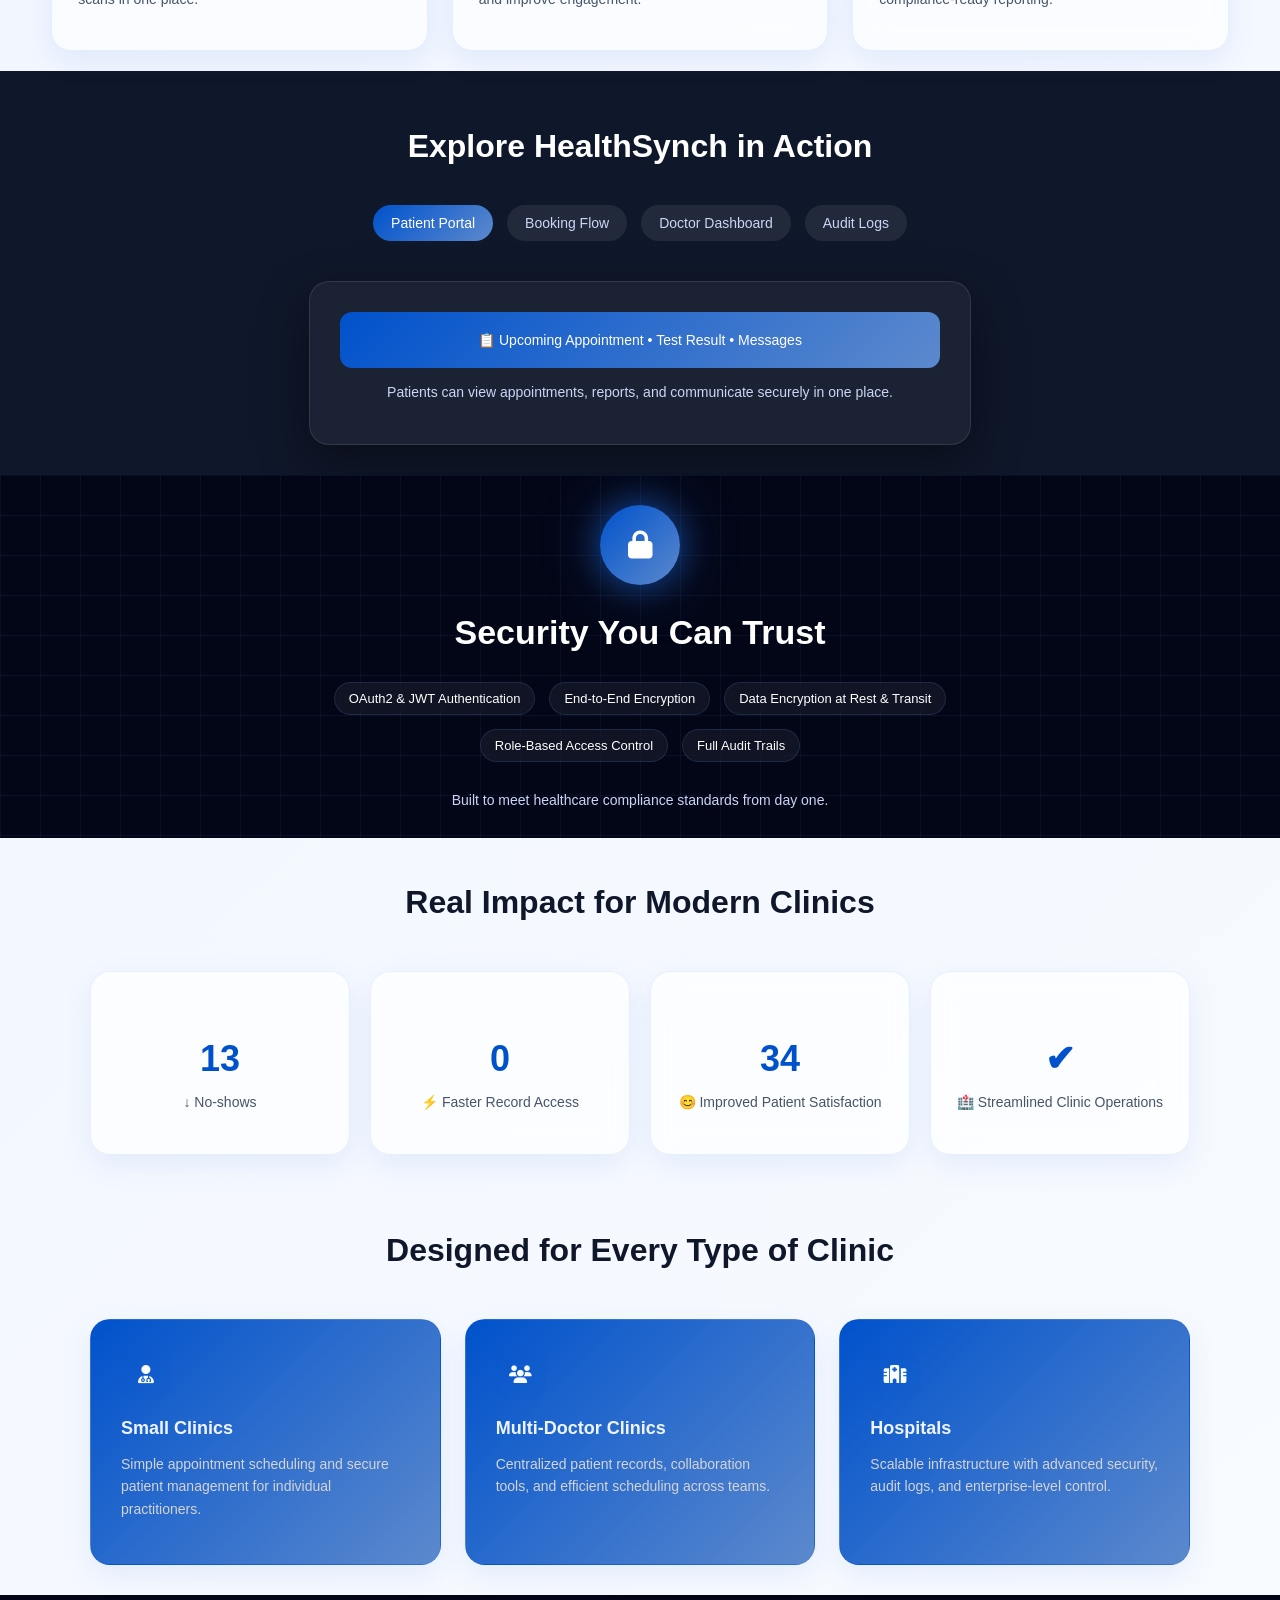
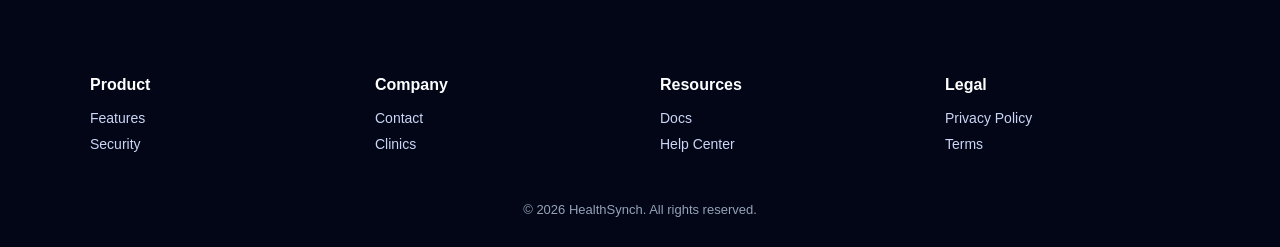
==== commit 6421e911: "minor changes" ====
--- a/index.html
+++ b/index.html
@@ -320,7 +320,7 @@
         <form class="demo-form" id="demoForm">
             <input type="text" placeholder="Full Name" required>
             <input type="email" placeholder="Email Address" required>
-            <input type="text" placeholder="Clinic Name">
+            <input type="text" placeholder="Clinic Name" required>
 
             <select>
                 <option>Select Clinic Size</option>
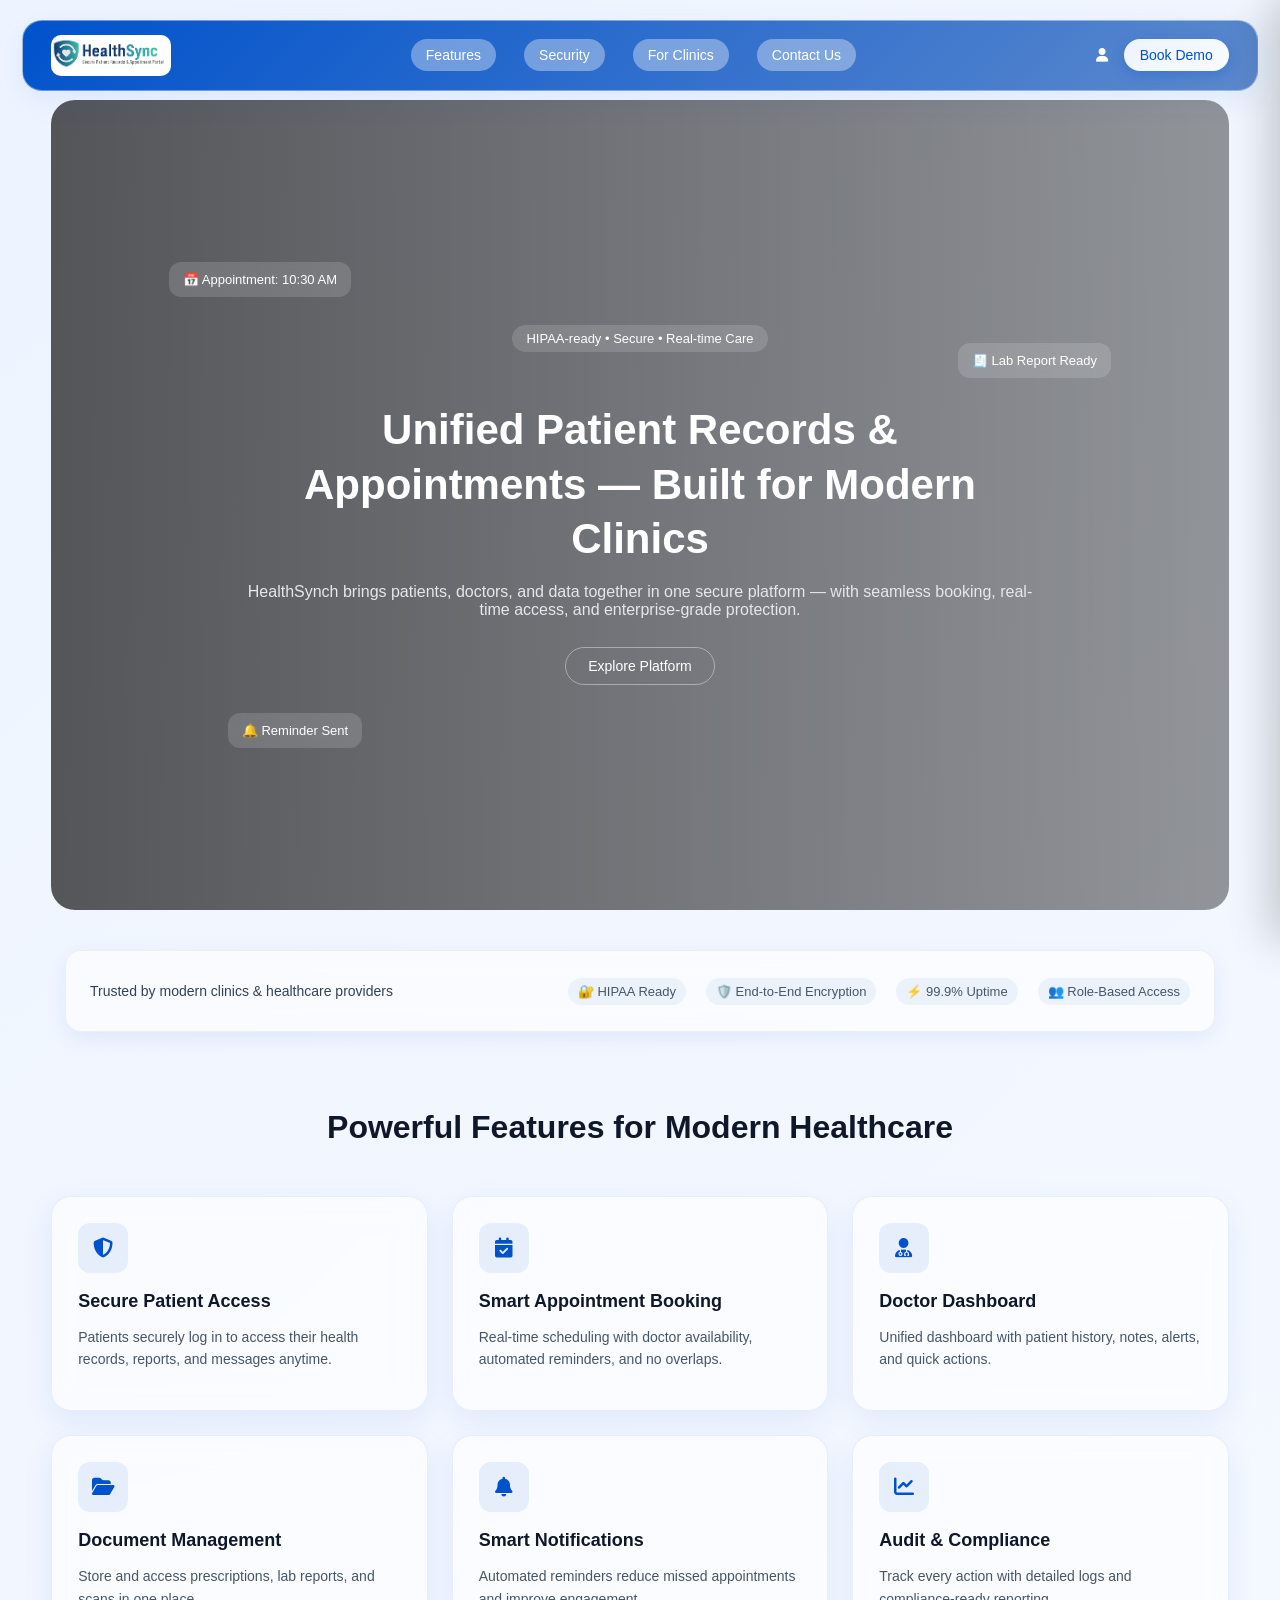
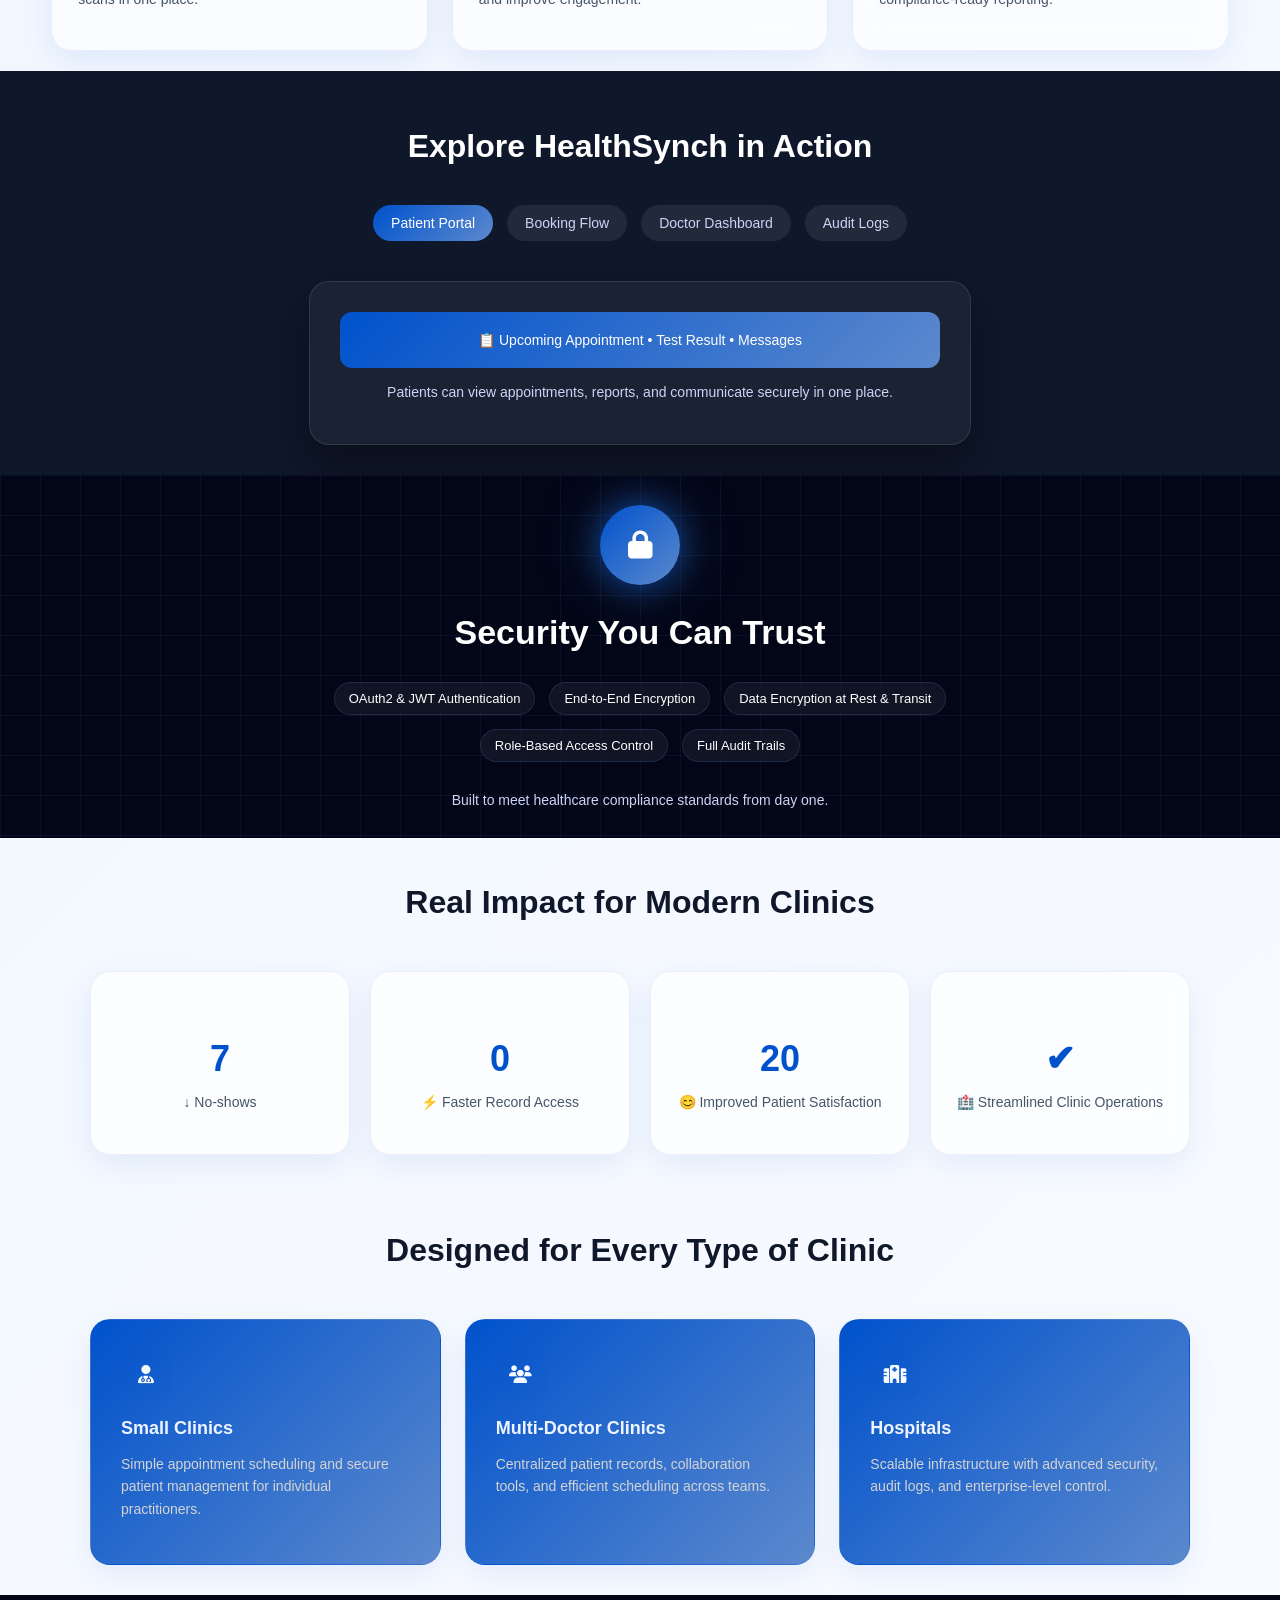
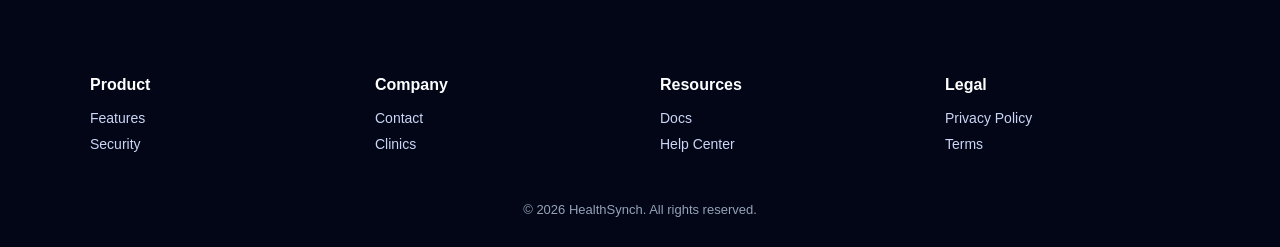
==== commit 96a685fd: "text change" ====
--- a/index.html
+++ b/index.html
@@ -22,7 +22,7 @@
                 <a href="#features">Features</a>
                 <a href="#security">Security</a>
                 <a href="#clinics">For Clinics</a>
-                <a href="contact.html">Contact US</a>
+                <a href="contact.html">Contact Us</a>
             </nav>
 
             <!-- Right Actions -->
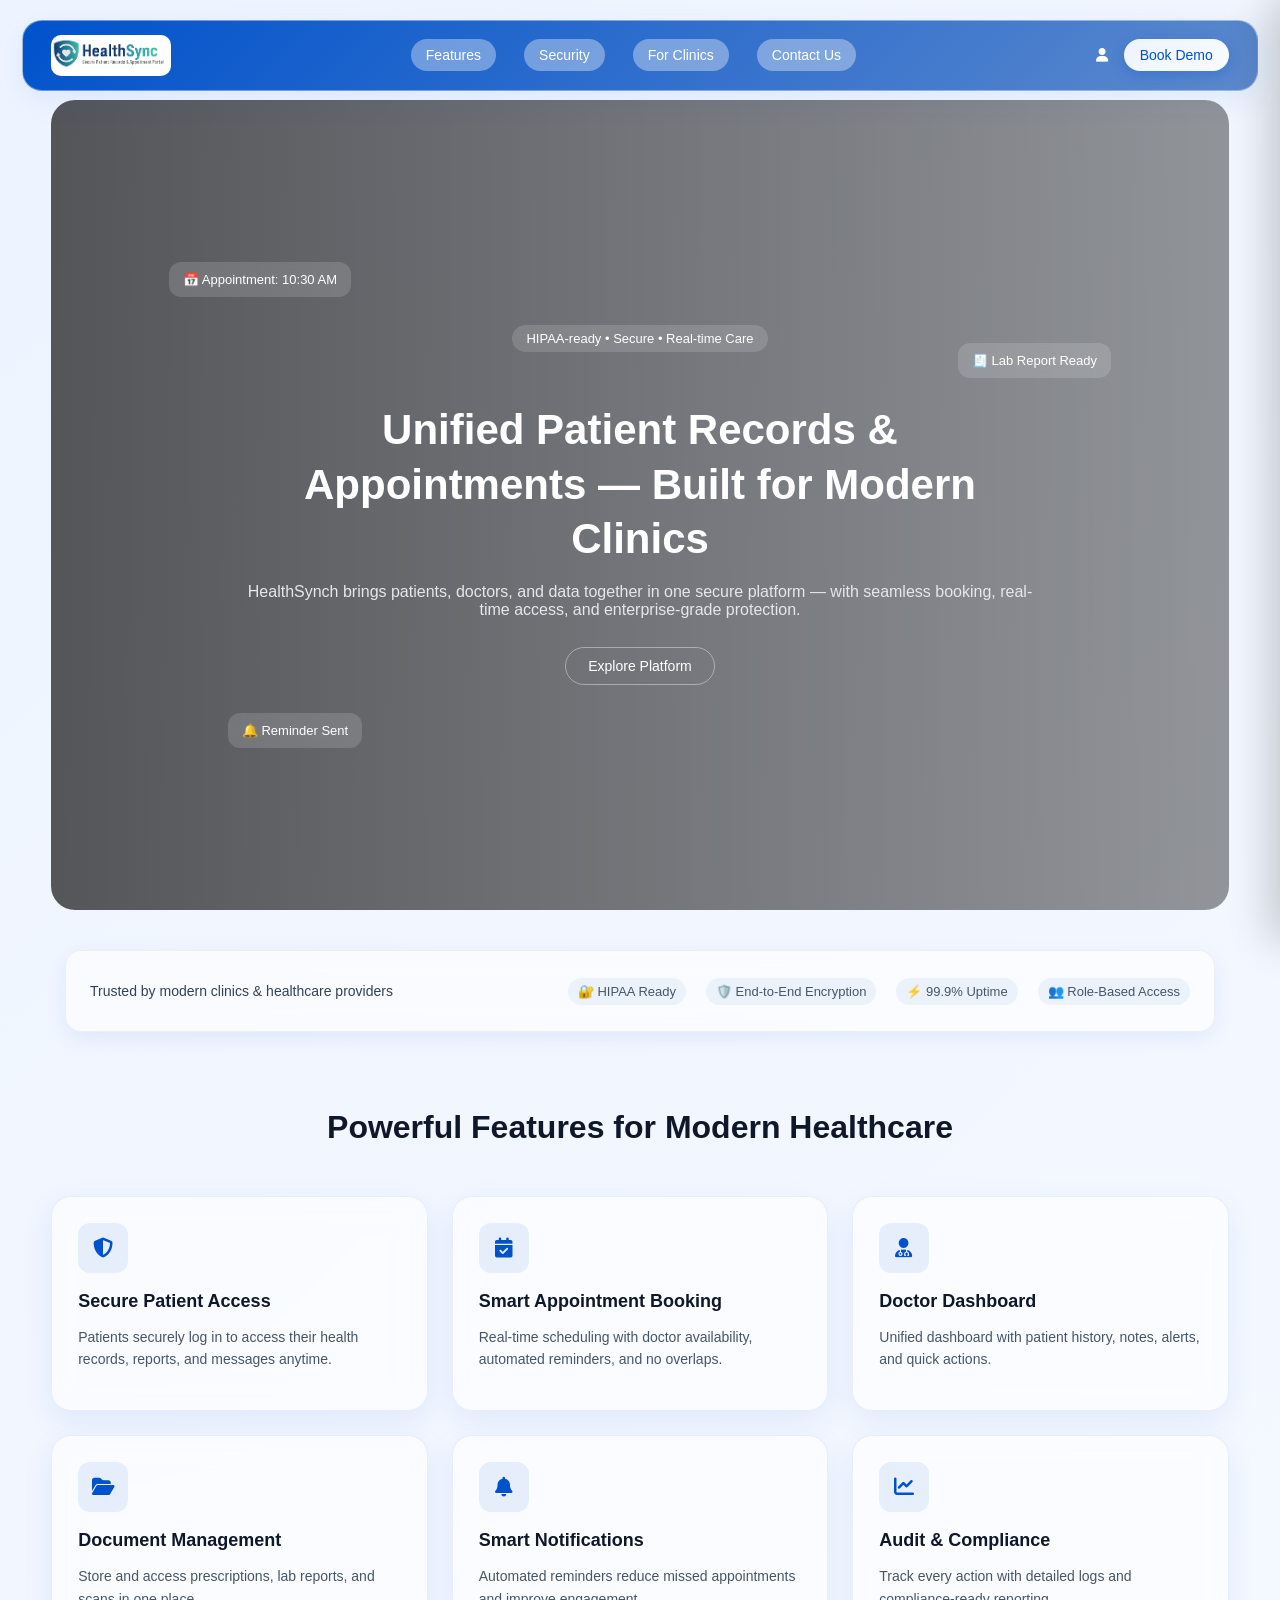
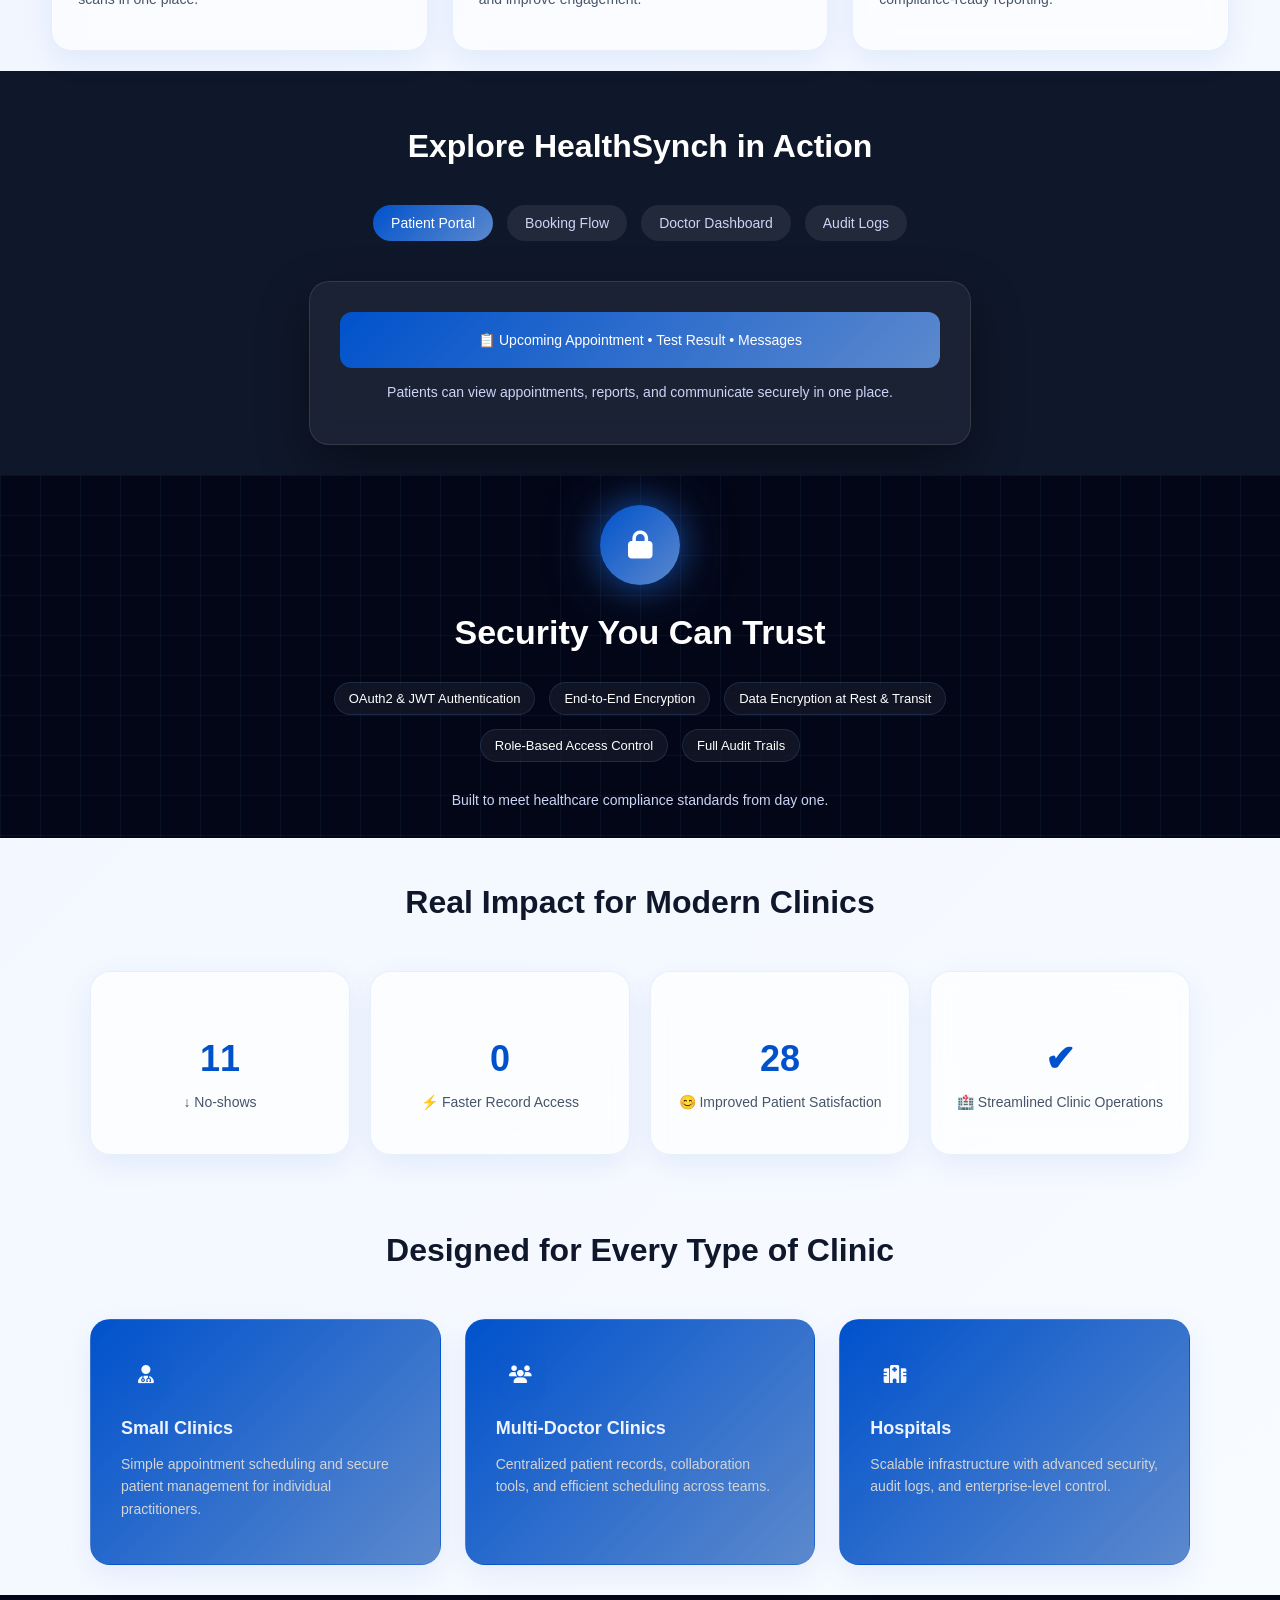
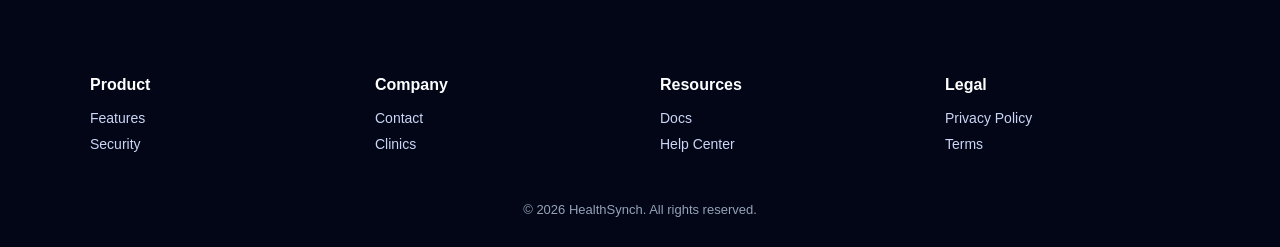
==== commit 1330a3cf: "completed" ====
--- a/index.html
+++ b/index.html
@@ -322,14 +322,14 @@
             <input type="email" placeholder="Email Address" required>
             <input type="text" placeholder="Clinic Name" required>
 
-            <select>
+            <select required>
                 <option>Select Clinic Size</option>
                 <option>Small Clinic</option>
                 <option>Multi-doctor Clinic</option>
                 <option>Hospital</option>
             </select>
 
-            <textarea placeholder="Your Message"></textarea>
+            <textarea placeholder="Your Message" required></textarea>
 
             <button type="submit">Request Demo</button>
 
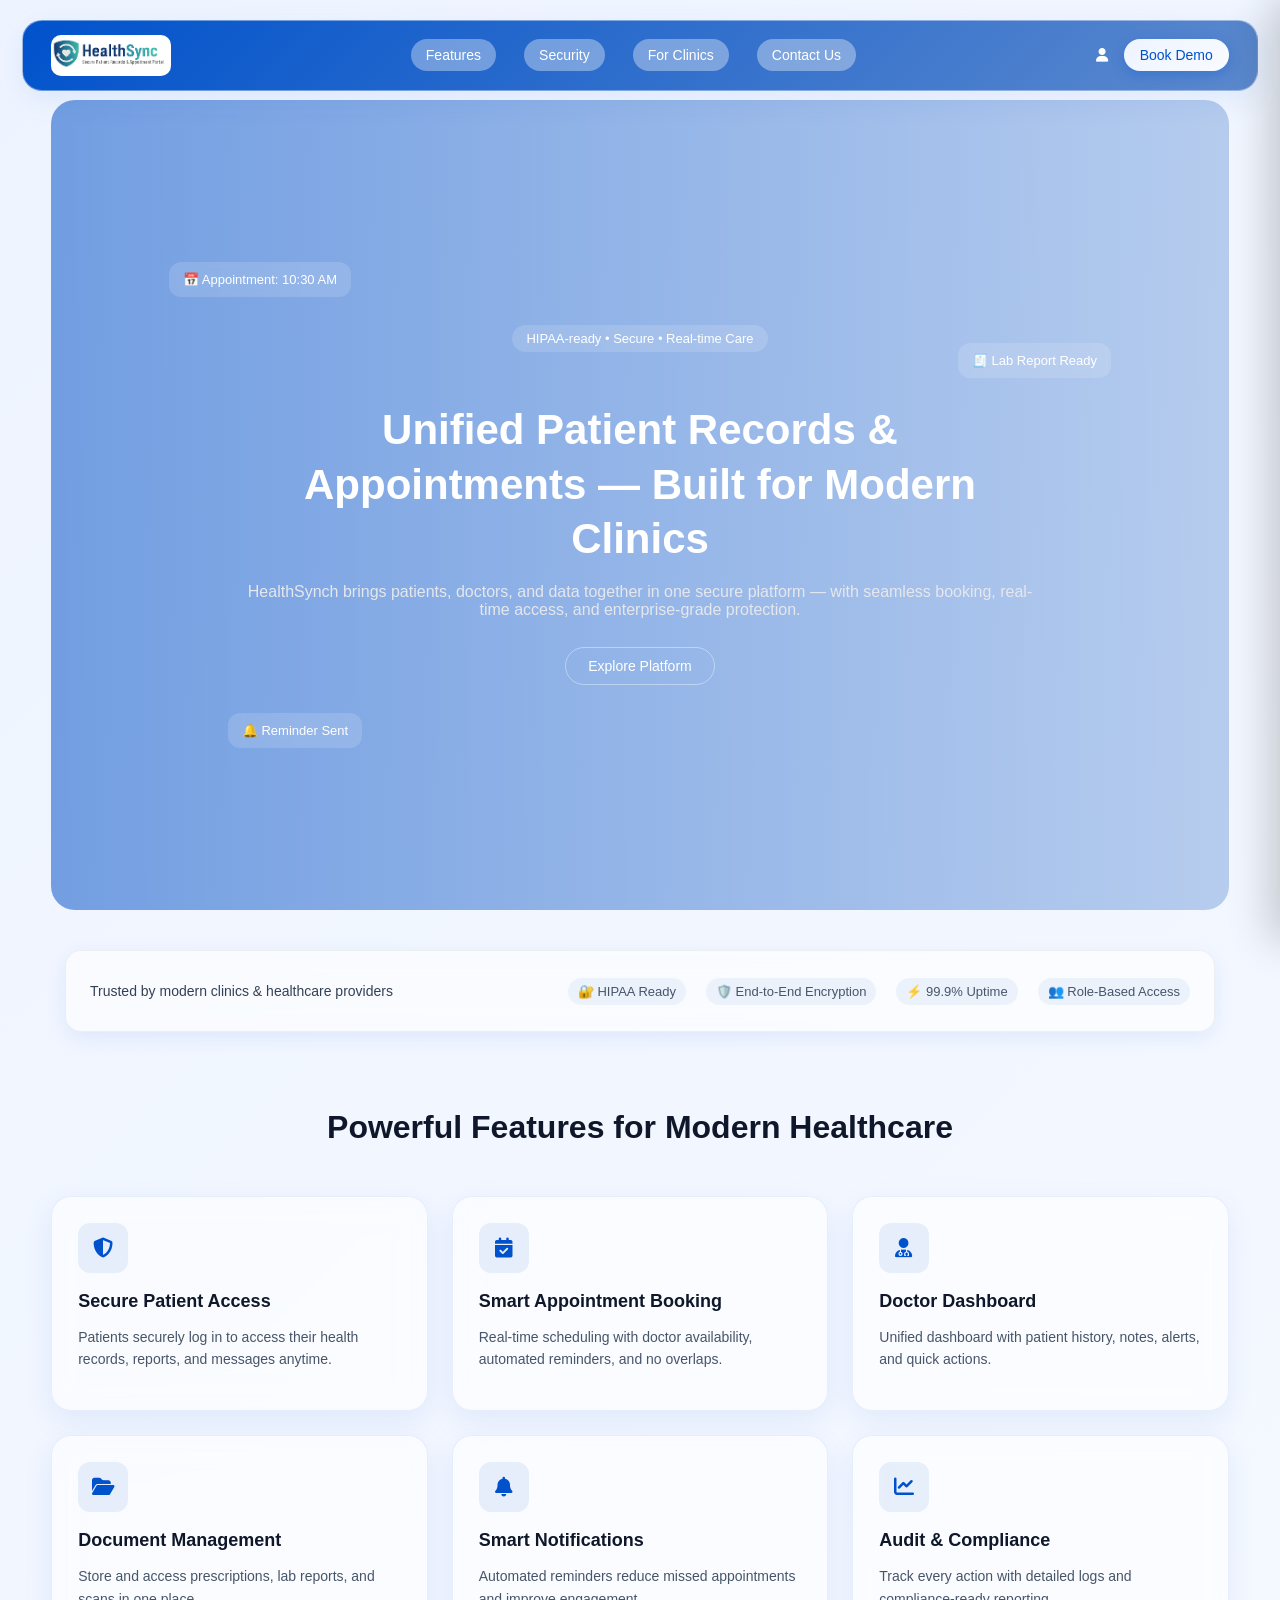
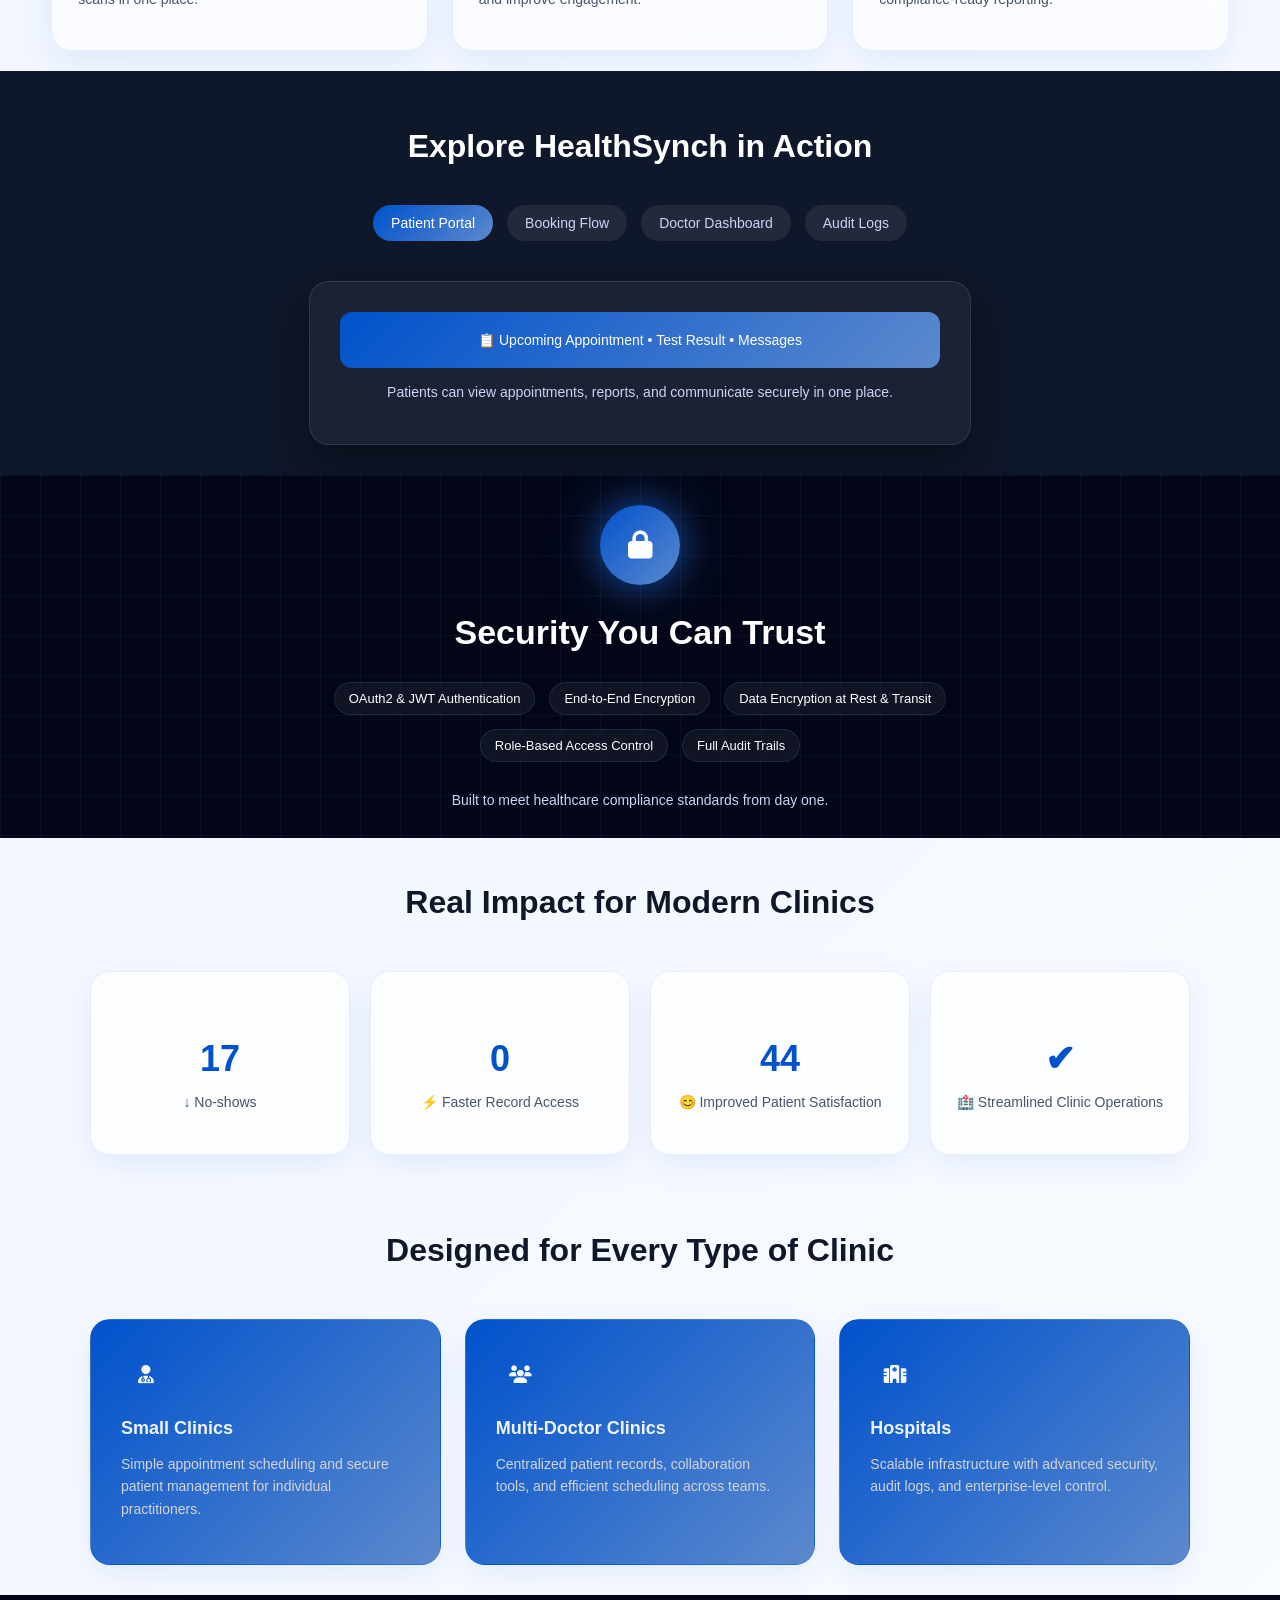
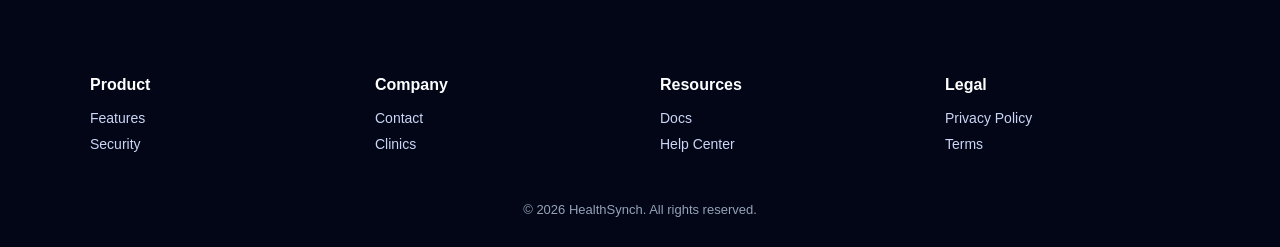
==== commit 10c578bb: "completed" ====
--- a/index.html
+++ b/index.html
@@ -322,12 +322,12 @@
             <input type="email" placeholder="Email Address" required>
             <input type="text" placeholder="Clinic Name" required>
 
-            <select required>
+            <!-- <select required>
                 <option>Select Clinic Size</option>
                 <option>Small Clinic</option>
                 <option>Multi-doctor Clinic</option>
                 <option>Hospital</option>
-            </select>
+            </select> -->
 
             <textarea placeholder="Your Message" required></textarea>
 
--- a/style.css
+++ b/style.css
@@ -183,9 +183,7 @@
 .hero-overlay {
     position: absolute;
     inset: 0;
-    background: linear-gradient(to right,
-            rgba(0, 0, 0, 0.65),
-            rgba(0, 0, 0, 0.4));
+    background: linear-gradient(to right, rgba(29, 99, 205, 0.598), rgb(66 122 205 / 34%))
 }
 
 /* CONTENT */
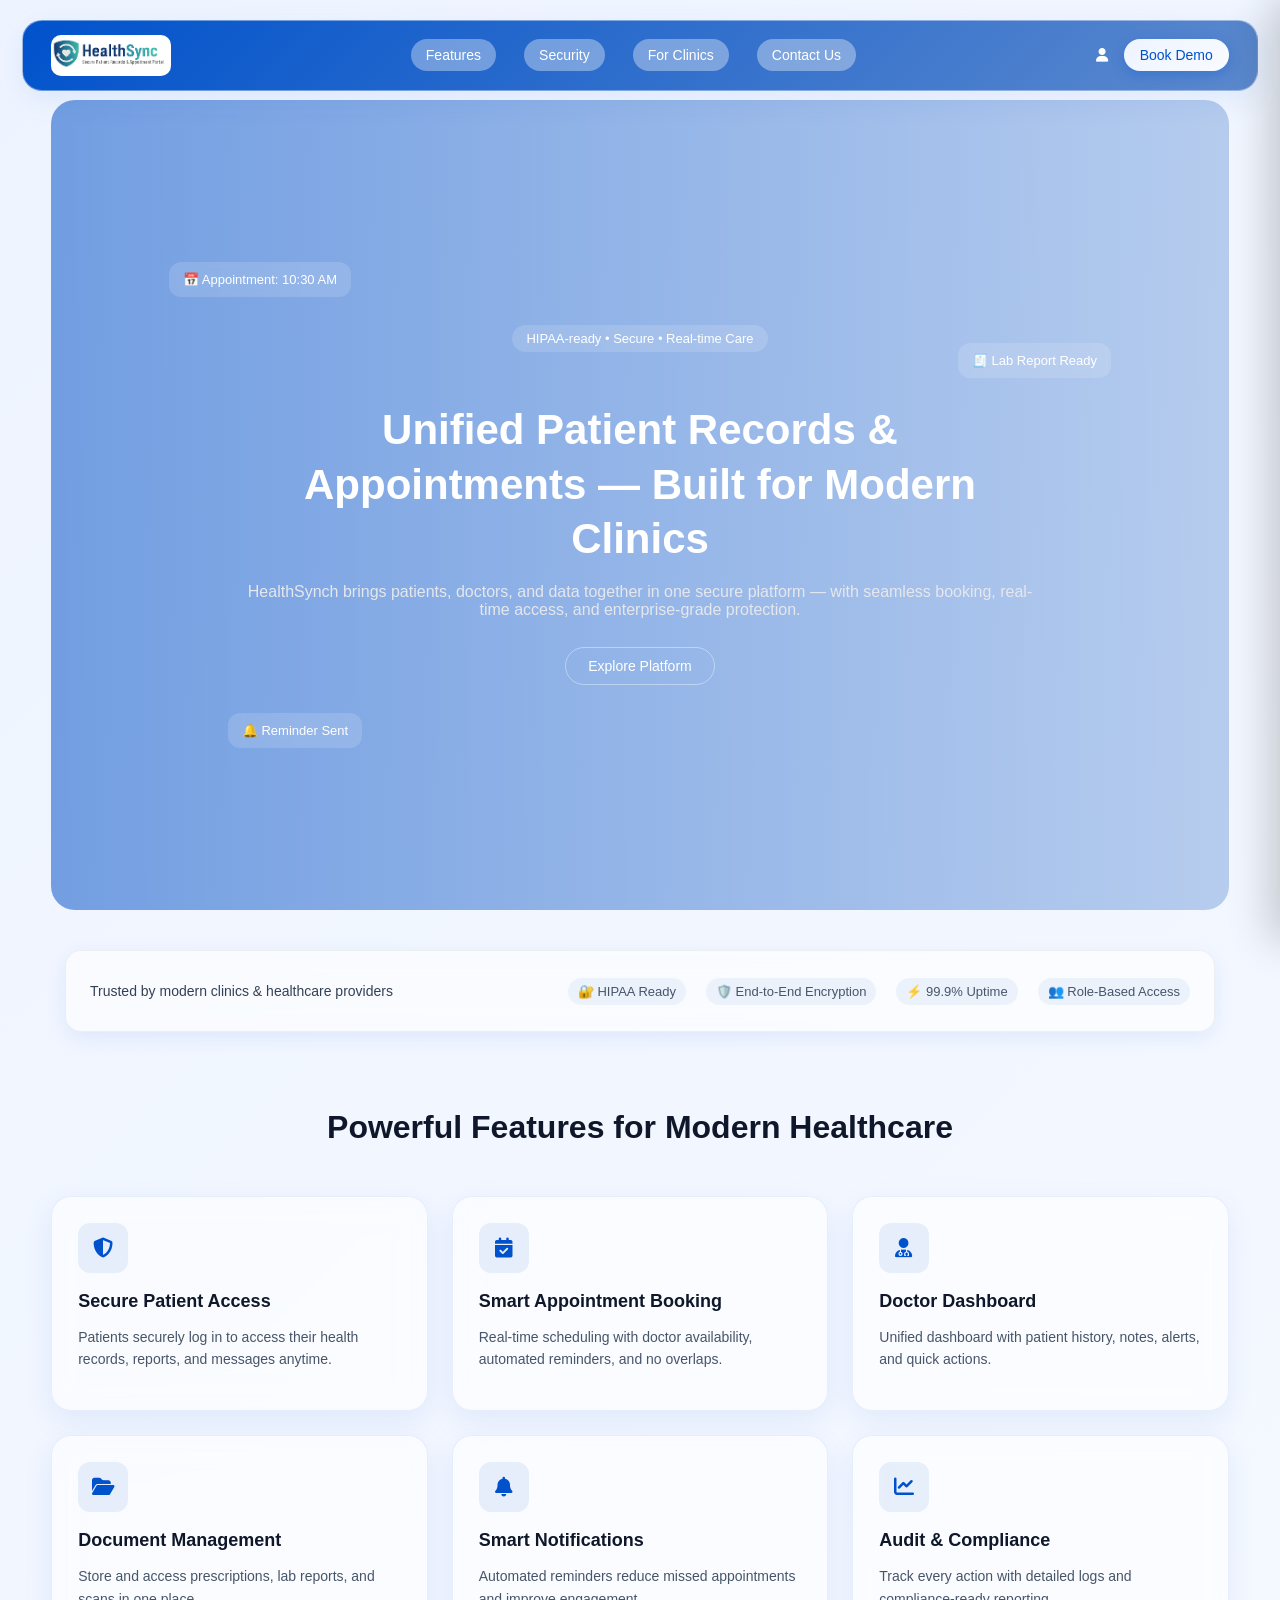
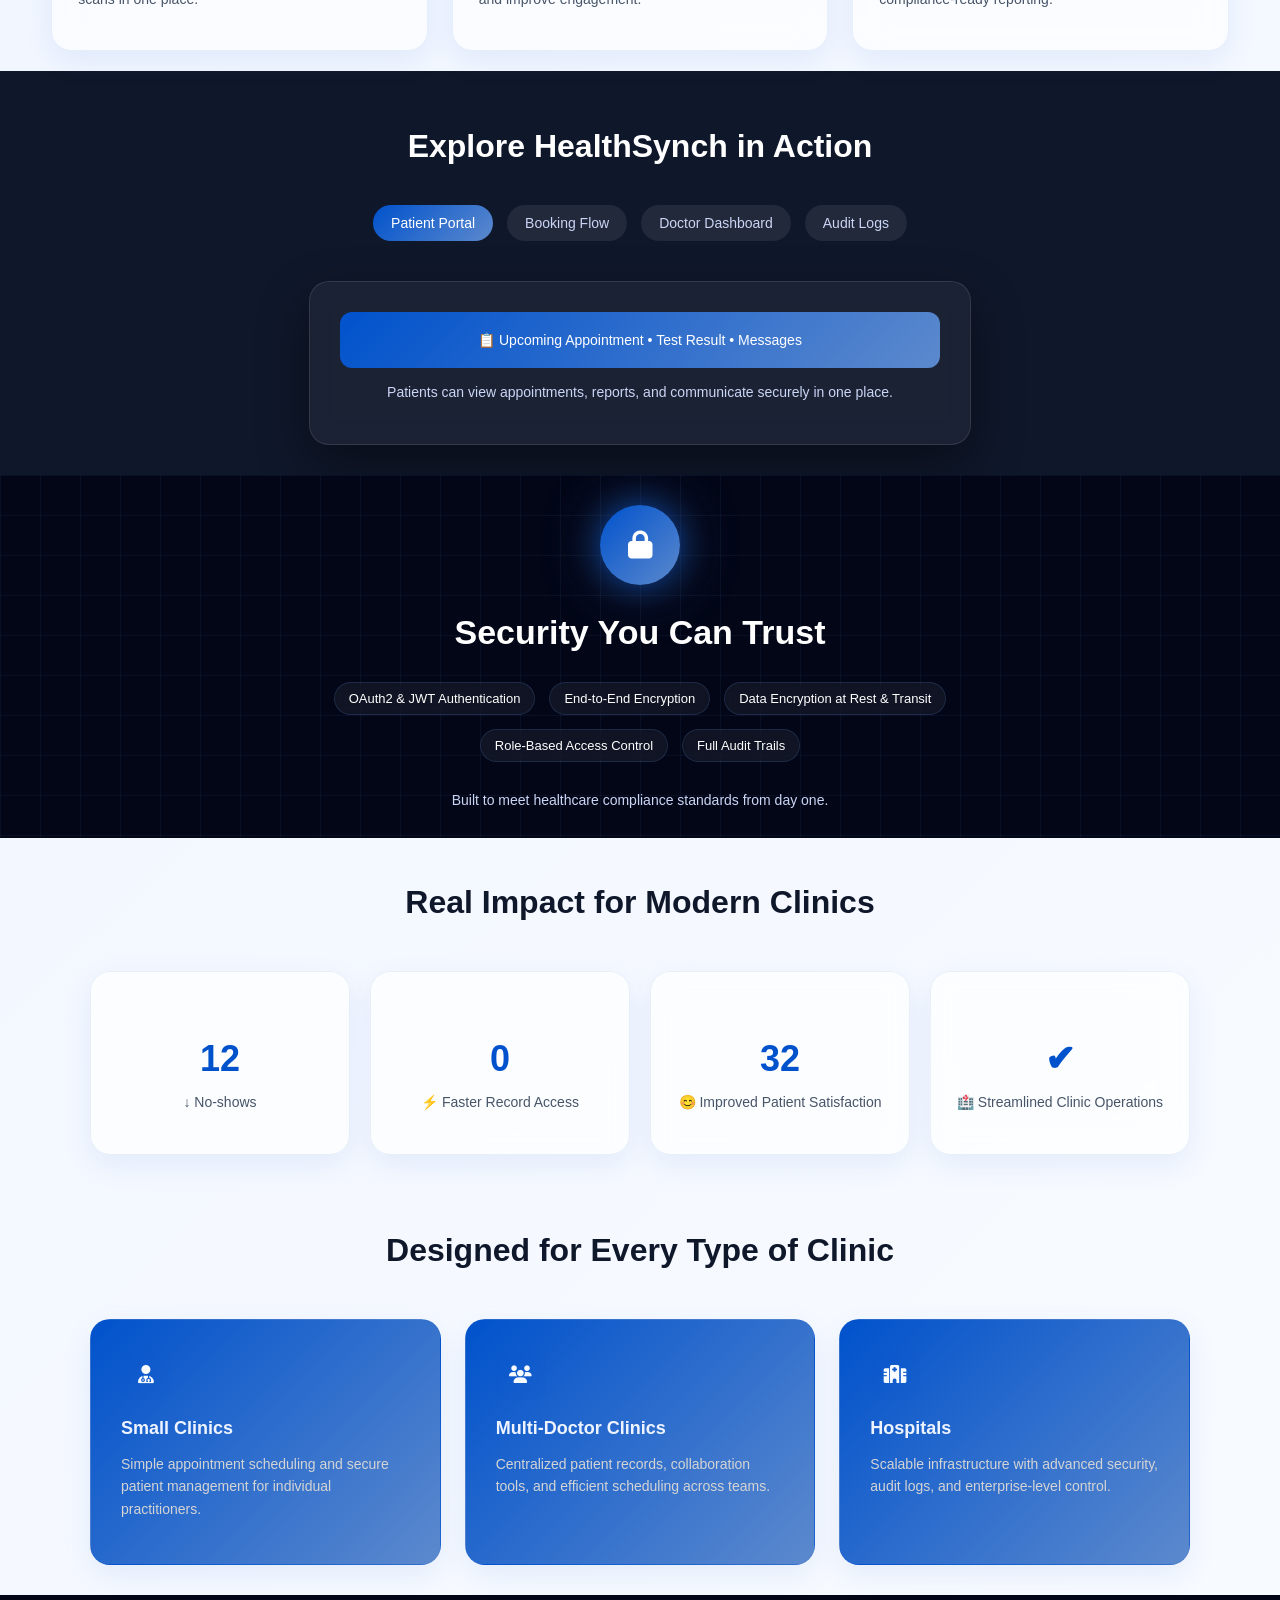
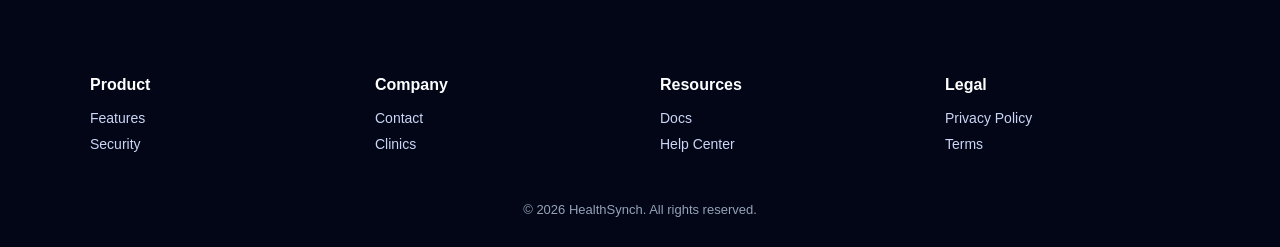
==== commit c8977cd9: "completed" ====
--- a/index.html
+++ b/index.html
@@ -334,7 +334,7 @@
             <button type="submit">Request Demo</button>
 
             <div class="success-message" id="successMsg">
-                ✅ request submitted successfully!
+                ✅ Your request has been submitted successfully.
             </div>
         </form>
 
